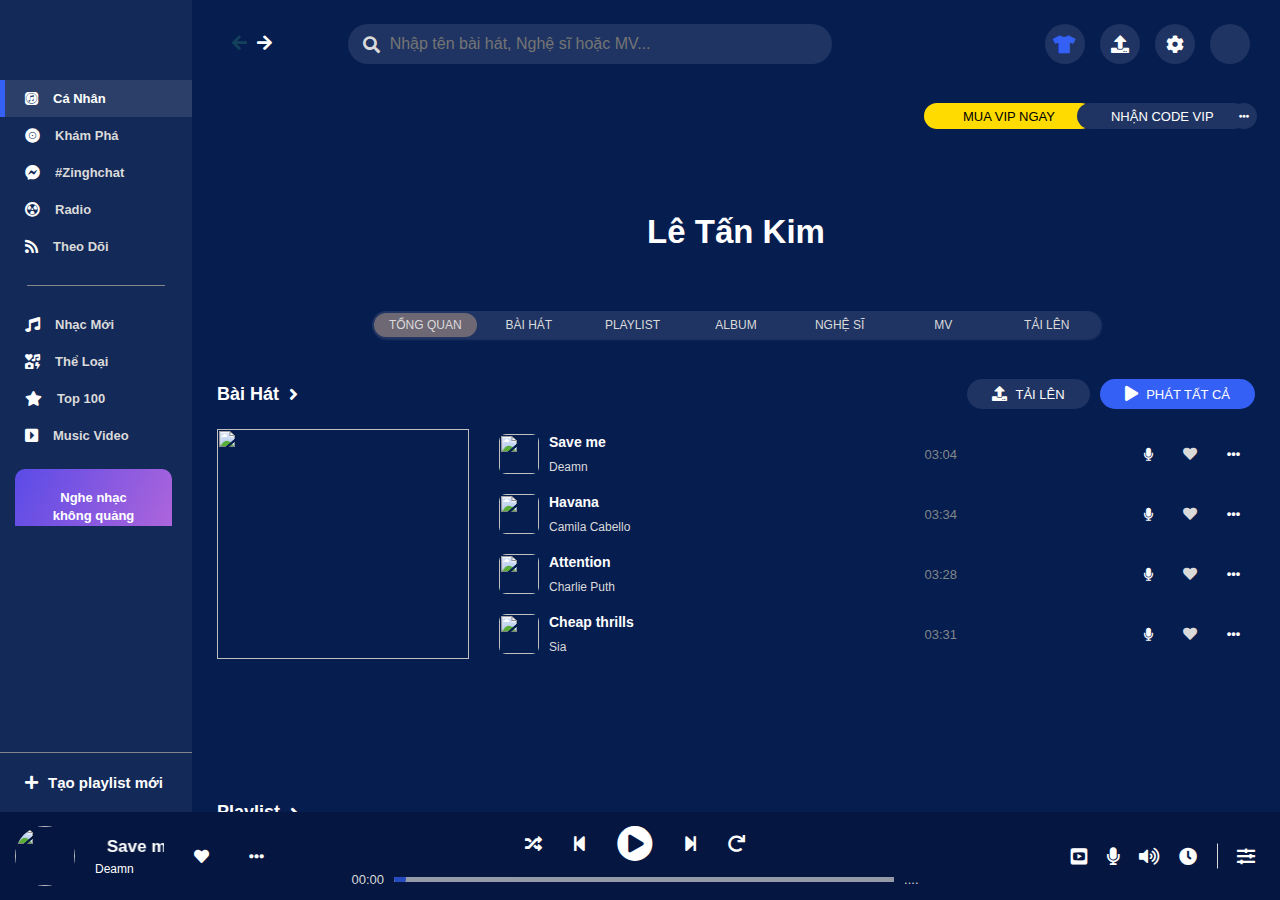
==== main-html/index.html @ 4cc5fb1d "first commit" ====
<!DOCTYPE html>
<html lang="en">
<head>
    <meta charset="UTF-8">
    <meta http-equiv="X-UA-Compatible" content="IE=edge">
    <meta name="viewport" content="width=device-width, initial-scale=1.0">
    <title>Zing MP3 | Nghe tải nhạc chất lượng cao</title>
    <link rel="stylesheet" href="../css/grid.css">
    <link rel="icon" type="image/png" sizes="16x16" href="https://icons.iconarchive.com/icons/amineworld/music-of-the-spheres/128/MP3-blue-icon.png">
    <link rel="stylesheet" href="../css/base.css">
    <link rel="stylesheet" href="../css/style-main.css">
    <link rel="stylesheet" href="../font/fontawesome-free-5.15.4-web/css/all.min.css">
    <link rel="stylesheet" href="../css/responsive.css">
</head>
<body>
    <div class="container-app">
        <div class="wrapper">
            <div class="main">
                <!-- main control -->
                <div class="nav-left hide-on-mobile menu-on-taplet">
                    <!-- logo -->
                    <div class="nav-logo">
                        <img src="https://static-zmp3.zadn.vn/zmp3_rpt/images/logo-mp3.svg" alt="">
                    </div>
                    <!-- navbar -->
                    <div class="nav-left-control">
                        <ul class="nav-control-list">
                            <li class="nav-control-item active">
                                <a href="#" class="nav-control-link">
                                    <i class="fab icon-nav_label icon_add_big fa-itunes"></i>
                                    <span class="nav-control-title">Cá Nhân</span>
                                </a>
                            </li>
                            <li class="nav-control-item">
                                <a href="#" class="nav-control-link">
                                    <i class="fas icon-nav_label fa-record-vinyl"></i>
                                    <span class="nav-control-title">Khám phá</span>
                                </a>
                            </li>
                            <li class="nav-control-item">
                                <a href="#" class="nav-control-link">
                                    <i class="fab icon-nav_label fa-facebook-messenger"></i>
                                    <span class="nav-control-title">#zinghchat</span>
                                </a>
                            </li>
                            <li class="nav-control-item">
                                <a href="#" class="nav-control-link">
                                    <i class="fas icon-nav_label fa-radiation-alt"></i>
                                    <span class="nav-control-title">Radio</span>
                                </a>
                            </li>
                            <li class="nav-control-item">
                                <a href="#" class="nav-control-link">
                                    <i class="fas icon-nav_label fa-rss"></i>
                                    <span class="nav-control-title">Theo Dõi</span>
                                </a>
                            </li>
                        </ul>
                    </div>
                    <div class="distance">

                    </div>
                    <!-- nav gener -->
                    <div class="nav-left-genre">
                        <ul class="nav-control-list">
                            <li class="nav-control-item nav-control-item-active">
                                <a href="#" class="nav-control-link">
                                    <i class="fas icon-nav_label fa-music"></i>
                                    <span class="nav-control-title">nhạc mới</span>
                                </a>
                            </li>
                            <li class="nav-control-item">
                                <a href="#" class="nav-control-link">
                                    <i class="fas icon-nav_label fa-icons"></i>
                                    <span class="nav-control-title">thể loại</span>
                                </a>
                            </li>
                            <li class="nav-control-item">
                                <a href="#" class="nav-control-link">
                                    <i class="fas icon-nav_label fa-star"></i>
                                    <span class="nav-control-title">Top 100</span>
                                </a>
                            </li>
                            <li class="nav-control-item">
                                <a href="#" class="nav-control-link">
                                    <i class="fas icon-nav_label icon_add_big fa-caret-square-right"></i>
                                    <span class="nav-control-title">music video</span>
                                </a>
                            </li>
                        </ul>
                        <div class="advertisement">
                            <div class="box-adver">
                                <sapn class="content">Nghe nhạc không quảng cáo cùng kho nhạc VIP</sapn>
                                <button class="btn btn-adver">MUA VIP</button>
                            </div>
                        </div>
                        <ul class="nav-control-list nav-control-list-library">
                            <div class="nav-header">
                                <h3 class="heading-title">
                                    Thư viện
                                </h3>
                                <div>
                                    <i class="fas fa-pen nav_label--sidebar_name--icon"></i>
                                </div>
                            </div>
                            <div>
                                <li class="nav-control-item">
                                    <a href="#" class="nav-control-link">
                                        <img src="https://zjs.zadn.vn/zmp3-desktop/releases/v1.0.13/static/media/my-song.cf0cb0b4.svg" alt="">
                                        <span class="nav-control-title">Bài hát</span>
                                    </a>
                                </li>
                                <li class="nav-control-item">
                                    <a href="#" class="nav-control-link">
                                        <img src="https://zjs.zadn.vn/zmp3-desktop/releases/v1.0.13/static/media/my-playlist.7e92a5f0.svg" alt="">
                                        <span class="nav-control-title">Playlist</span>
                                    </a>
                                </li>
                                <li class="nav-control-item">
                                    <a href="#" class="nav-control-link">
                                        <img src="https://zjs.zadn.vn/zmp3-desktop/releases/v1.0.13/static/media/my-history.374cb625.svg" alt="">
                                        <span class="nav-control-title">Gần đây</span>
                                    </a>
                                </li>
                            </div>
                        </ul>
                    </div>
                    <div class="create-playlist">
                        <i class="fas icon-nav_label fa-plus"></i>
                        <span class="playlist-title">Tạo playlist mới</span>
                    </div>
                </div>
                <!-- main music -->
                <div class="main-right">
                    <div class="wraper-main grid">
                        <div class="main-header row">
                            <div class="main-navigation col l-1 s-0 m-1 hide-on-mobile">
                                <div class="main-nav-row hide-on-tablet">
                                    <button class="main-nav-btn-control">
                                        <i class="fas fa-arrow-left"></i>
                                    </button>
                                    <button class="main-nav-btn-control active">
                                        <i class="fas fa-arrow-right"></i>
                                    </button>
                                </div>
                                <div class="btn-bars hide-on-laptop">
                                    <i class="fas fa-bars"></i>
                                </div>
                            </div>
                            <!-- input search -->
                            <div class="main-search col l-8 s-8 m-7">
                                <div class="wrap-search">
                                    <i class="hidden_on fas fa-search container_header--content_search--icon"></i>
                                    <input type="text" class="search-input" placeholder="Nhập tên bài hát, Nghệ sĩ hoặc MV...">
                                    <!-- history search -->
                                    <div class="history-search">
                                        <ul class="list-search">
                                            <li class="item-search">
                                                <i class="history-icon-search fas fa-search"></i>
                                                <span class="search-conttent">Havana</span>
                                            </li>
                                            <li class="item-search">
                                                <i class="history-icon-search fas fa-search"></i>
                                                <span class="search-conttent">We don't talk anymore</span>
                                            </li>
                                            <li class="item-search">
                                                <i class="history-icon-search fas fa-search"></i>
                                                <span class="search-conttent">Attention</span>
                                            </li>
                                            <li class="item-search">
                                                <i class="history-icon-search fas fa-search"></i>
                                                <span class="search-conttent">Shape of you</span>
                                            </li>
                                            <li class="item-search">
                                                <i class="history-icon-search fas fa-search"></i>
                                                <span class="search-conttent">Ok</span>
                                            </li>
                                        </ul>
                                    </div>
                                </div>
                            </div>
                            <div class="main-info-persional col l-3 s-4 m-4">
                                <ul class="main-info-list row">
                                    <li class="main-info-item">
                                        <span class="main-info-item-link">
                                            <i class="fas fa-tshirt"></i>
                                        </span>
                                    </li>
                                    <li class="main-info-item hide-on-mobile">
                                        <span class="main-info-item-link">
                                            <label for="upload-file" class = "upload-file">
                                                <i class="fas fa-upload"></i>
                                            </label>
                                            <input type="file" id="upload-file" class = "hide">
                                        </span>
                                    </li>
                                    <li class="main-info-item">
                                        <span class="main-info-item-link">
                                            <i class="fas fa-cog"></i>
                                        </span>
                                        <!-- settings -->
                                        <div class="settings">
                                            <ul class="list-settings">
                                                <li class="item-setting">
                                                    <i class="fas fa-ban"></i>
                                                    <span>Danh sách chặn</span>
                                                </li>
                                                <li class="item-setting">
                                                    <i class="fas fa-record-vinyl"></i>
                                                    <span>Chất lượng nhạc</span>
                                                </li>
                                                <li class="item-setting">
                                                    <i class="far fa-play-circle"></i>
                                                    <span>Trình phát nhạc</span>
                                                </li>
                                            </ul>
                                            <div class="mp3-company">
                                                <ul class="list-info-company">
                                                    <li class="item-info-company">
                                                        <span>Giới thiệu</span>
                                                    </li>
                                                    <li class="item-info-company">
                                                        <span>Gợi ý</span>
                                                        <i class="fas fa-external-link-alt"></i>
                                                    </li>
                                                    <li class="item-info-company">
                                                        <span>Liên hệ</span>
                                                        <i class="fas fa-external-link-alt"></i>
                                                    </li>
                                                    <li class="item-info-company">
                                                        <span>Quảng cáo</span>
                                                        <i class="fas fa-external-link-alt"></i>
                                                    </li>
                                                    <li class="item-info-company">
                                                        <span>Thỏa thuận sử dụng</span>
                                                        <i class="fas fa-external-link-alt"></i>
                                                    </li>
                                                </ul>
                                            </div>
                                        </div>
                                    </li>
                                    <li class="main-info-item header-avt" style="background-image: url('https://th.bing.com/th/id/OIP.cUUf67YH-hex_XPKWlnZ1QHaLF?pid=ImgDet&rs=1')">
                                        <span class="main-info-item-link">
                                            <!-- <i class="fas fa-tshirt"></i> -->
                                        </span>
                                    </li>
                                </ul>
                            </div>
                        </div>
                        <div class = "main-music">
                            <div class="music-wrap gird">
                                <div class="main-music-avt row hide-on-tablet">
                                    <div class="distance-top col l-4 m-4 hide-on-mobile"></div>
                                    <div class="main-music-avt-item col l-4 m-4 hide-on-mobile">
                                        <div class="main-music-avt-wrap">
                                            <div class="img-avt" style = "background-image: url('https://th.bing.com/th/id/OIP.cUUf67YH-hex_XPKWlnZ1QHaLF?pid=ImgDet&rs=1')"></div>
                                            <span class="main-music-name">Lê Tấn Kim</span>
                                        </div>
                                    </div>
                                    <div class="main-music-avt-item main-music-avt-item-inline m-4 col l-4 row s-12">
                                        <div class = "col l-5 s-6 m-6"><button class="btn btn-avt-buy">Mua Vip Ngay</button></div>
                                        <div class = "col l-5 s-6 m-6"><button class="btn btn-avt-received">Nhận code Vip</button></div>
                                        <div class="main-music-avt-item-more col l-2 s-0 m-0 hide-on-mobile">
                                            <span>
                                                <i class="fas fa-ellipsis-h"></i>
                                            </span>
                                        </div>
                                    </div>
                                </div>
                                <div class="avt-on-mobile hide-on-talet">
                                    <div class="main-music-avt-item col l-4">
                                        <div class="main-notice-error">
                                            <span>Trang web hiện tại chưa hoàn thiện, bạn vui lòng thông cảm!</span>
                                        </div>
                                    </div>
                                    <div class="avt hide-on-laptop">
                                        <div class="main-music-avt-wrap">
                                            <div class="img-avt" style = "background-image: url('https://th.bing.com/th/id/OIP.cUUf67YH-hex_XPKWlnZ1QHaLF?pid=ImgDet&rs=1')"></div>
                                            <span class="main-music-name">Lê Tấn Kim</span>
                                        </div>
                                    </div>
                                </div>
                                <!-- list control  -->
                                <div class="container_profile--head">
                                    <ul class="container_profile--head-list">
                                        <li class="container_profile--head-item active">Tổng quan</li>
                                        <li class="container_profile--head-item">Bài hát</li>
                                        <li class="container_profile--head-item">Playlist</li>
                                        <li class="container_profile--head-item">Album</li>
                                        <li class="container_profile--head-item hide-on-mobile">Nghệ sĩ</li>
                                        <li class="container_profile--head-item hide-on-mobile">MV</li>
                                        <li class="container_profile--head-item hide-on-mobile">Tải lên</li>
                                    </ul>
                                </div>
                                <!-- list music -->
                                <div class="musics grid active-show-interface">
                                    <div class="common-header row">
                                        <div class="common-title col l-6">
                                            <span class="common-title-content">Bài hát</span>
                                            <i class="fas fa-angle-right"></i>
                                        </div>
                                        <div class="add-and-play col l-6 hide-on-mobile">
                                            <div class="add-and-play-item">
                                                <label for="upload-file" class = "upload-file">
                                                    <i class="fas fa-upload container_profile_icon"></i>
                                                    <span class="container_profile-content">Tải lên</span>
                                                </label>
                                                <input type="file" id ="upload-file" class = "hide">
                                            </div>
                                            <div class="add-and-play-item add-and-play-music">
                                                <i class="fas fa-play container_profile_icon"></i>
                                                <span class="container_profile-content">Phát tất cả</span>
                                            </div>
                                        </div>
                                    </div>
                                    <div class="container-music row">
                                        <div class="music-pictures col l-3 s-0">
                                            <ul class="music-picture-list">
                                                <li class="music-picture-item">
                                                    <img src="" alt="" class = "img-desc">
                                                </li>
                                            </ul>
                                        </div>
                                        <div class="music-infor col l-9 s-12">
                                            <ul class="music-infor-list grid">
                                                <!-- <li class="music-infor-item active row">
                                                    <div class="infor-item-small-img col l-6">
                                                        <div class="small-img">
                                                            <img src="https://anhtuana2k422001.github.io/zingmp3/assets/img/image1.jpg" alt="">
                                                            <span class="small-pause">
                                                                <i class="fas fa-play container_profile_icon"></i>
                                                            </span>
                                                        </div>
                                                        <div class="singer-music">
                                                            <span class="music-name">Cưới đi</span>
                                                            <span class="singer-name">
                                                                <a href="">Massew, </a>
                                                                <a href="">Massew, </a>
                                                                <a href="">Massew</a>
                                                            </span>
                                                        </div>
                                                    </div>
                                                    <div class="infor-item-time col l-2">
                                                        <span class="infor-item-time-details">4:44</span>
                                                    </div>
                                                    <div class="infor-item-react col l-4">
                                                        <ul class="list-react">
                                                            <li class="react-item">
                                                                <i class="fas fa-microphone "></i>
                                                            </li>
                                                            <li class="react-item">
                                                                <i class="fas fa-heart "></i>
                                                            </li>
                                                            <li class="react-item">
                                                                <i class="fas fa-ellipsis-h"></i>
                                                            </li>
                                                        </ul>
                                                    </div>
                                                </li>
                                                <li class="music-infor-item row">
                                                    <div class="infor-item-small-img col l-6">
                                                        <div class="small-img">
                                                            <img src="https://anhtuana2k422001.github.io/zingmp3/assets/img/image1.jpg" alt="">
                                                            <span class="small-pause">
                                                                <i class="fas fa-play container_profile_icon"></i>
                                                            </span>
                                                        </div>
                                                        <div class="singer-music">
                                                            <span class="music-name">Cưới đi</span>
                                                            <span class="singer-name">
                                                                <a href="">Massew, </a>
                                                                <a href="">Massew, </a>
                                                                <a href="">Massew</a>
                                                            </span>
                                                        </div>
                                                    </div>
                                                    <div class="infor-item-time col l-2">
                                                        <span class="infor-item-time-details">4:44</span>
                                                    </div>
                                                    <div class="infor-item-react col l-4">
                                                        <ul class="list-react">
                                                            <li class="react-item">
                                                                <i class="fas fa-microphone "></i>
                                                            </li>
                                                            <li class="react-item">
                                                                <i class="fas fa-heart "></i>
                                                            </li>
                                                            <li class="react-item">
                                                                <i class="fas fa-ellipsis-h"></i>
                                                            </li>
                                                        </ul>
                                                    </div>
                                                </li>
                                                <li class="music-infor-item row">
                                                    <div class="infor-item-small-img col l-6">
                                                        <div class="small-img">
                                                            <img src="https://anhtuana2k422001.github.io/zingmp3/assets/img/image1.jpg" alt="">
                                                            <span class="small-pause">
                                                                <i class="fas fa-play container_profile_icon"></i>
                                                            </span>
                                                        </div>
                                                        <div class="singer-music">
                                                            <span class="music-name">Cưới đi</span>
                                                            <span class="singer-name">
                                                                <a href="">Massew, </a>
                                                                <a href="">Massew, </a>
                                                                <a href="">Massew</a>
                                                            </span>
                                                        </div>
                                                    </div>
                                                    <div class="infor-item-time col l-2">
                                                        <span class="infor-item-time-details">4:44</span>
                                                    </div>
                                                    <div class="infor-item-react col l-4">
                                                        <ul class="list-react">
                                                            <li class="react-item">
                                                                <i class="fas fa-microphone "></i>
                                                            </li>
                                                            <li class="react-item">
                                                                <i class="fas fa-heart "></i>
                                                            </li>
                                                            <li class="react-item">
                                                                <i class="fas fa-ellipsis-h"></i>
                                                            </li>
                                                        </ul>
                                                    </div>
                                                </li>
                                                <li class="music-infor-item row">
                                                    <div class="infor-item-small-img col l-6">
                                                        <div class="small-img">
                                                            <img src="https://anhtuana2k422001.github.io/zingmp3/assets/img/image1.jpg" alt="">
                                                            <span class="small-pause">
                                                                <i class="fas fa-play container_profile_icon"></i>
                                                            </span>
                                                        </div>
                                                        <div class="singer-music">
                                                            <span class="music-name">Cưới đi</span>
                                                            <span class="singer-name">
                                                                <a href="">Massew, </a>
                                                                <a href="">Massew, </a>
                                                                <a href="">Massew</a>
                                                            </span>
                                                        </div>
                                                    </div>
                                                    <div class="infor-item-time col l-2">
                                                        <span class="infor-item-time-details">4:44</span>
                                                    </div>
                                                    <div class="infor-item-react col l-4">
                                                        <ul class="list-react">
                                                            <li class="react-item">
                                                                <i class="fas fa-microphone "></i>
                                                            </li>
                                                            <li class="react-item">
                                                                <i class="fas fa-heart "></i>
                                                            </li>
                                                            <li class="react-item">
                                                                <i class="fas fa-ellipsis-h"></i>
                                                            </li>
                                                        </ul>
                                                    </div>
                                                </li>
                                                <li class="music-infor-item row">
                                                    <div class="infor-item-small-img col l-6">
                                                        <div class="small-img">
                                                            <img src="https://anhtuana2k422001.github.io/zingmp3/assets/img/image1.jpg" alt="">
                                                            <span class="small-pause">
                                                                <i class="fas fa-play container_profile_icon"></i>
                                                            </span>
                                                        </div>
                                                        <div class="singer-music">
                                                            <span class="music-name">Cưới đi</span>
                                                            <span class="singer-name">
                                                                <a href="">Massew, </a>
                                                                <a href="">Massew, </a>
                                                                <a href="">Massew</a>
                                                            </span>
                                                        </div>
                                                    </div>
                                                    <div class="infor-item-time col l-2">
                                                        <span class="infor-item-time-details">4:44</span>
                                                    </div>
                                                    <div class="infor-item-react col l-4">
                                                        <ul class="list-react">
                                                            <li class="react-item">
                                                                <i class="fas fa-microphone "></i>
                                                            </li>
                                                            <li class="react-item">
                                                                <i class="fas fa-heart "></i>
                                                            </li>
                                                            <li class="react-item">
                                                                <i class="fas fa-ellipsis-h"></i>
                                                            </li>
                                                        </ul>
                                                    </div>
                                                </li> -->
                                            </ul>
                                        </div>
                                    </div>
                                </div>
                                <!-- playlist -->
                                <div class="container-playlist grid active-show-interface">
                                    <div class="common-header">
                                        <div class="common-title">
                                            <span class="common-title-content">Playlist</span>
                                            <i class="fas fa-angle-right"></i>
                                        </div>
                                    </div>
                                    <div class="wrapper-playlist row">
                                        <div class="btn-add-playlist col l-2-5 s-5">
                                            <i class="fas icon-nav_label fa-plus"></i>
                                            <span class="btn-add-playlist-content">Tạo playlist mới</span>
                                        </div>
                                        <div class="added-playlist col l-2-5 s-6">
                                            <div class="playlists-more-listen">
                                                <div class="background-playlist-album">
                                                    <div class="overplay-playlist-album"></div>
                                                    <img src="https://photo-resize-zmp3.zadn.vn/w240_r1x1_jpeg/cover/1/2/1/f/121fde6fe3898bc64cf04b716ddbe590.jpg" alt="">
                                                    <div class="btn-hiden">
                                                        <div class = "shadow">
                                                            <span class = "icon-hiden-control shadow-behind">
                                                                <i class="fas fa-heart active"></i>
                                                            </span>
                                                        </div>
                                                        <div>
                                                            <span class = "icon-hiden-control">
                                                                <i class="far fa-play-circle"></i>
                                                            </span>
                                                        </div>
                                                        <div class = "shadow">
                                                            <span class = "icon-hiden-control shadow-behind">
                                                                <i class="fas fa-ellipsis-h"></i>
                                                            </span>
                                                        </div>
                                                    </div>
                                                </div>
                                                <div class="playlists-more-listen-content">
                                                    <span class="name-playlist">Lê Tấn Kim _ 03</span>
                                                    <span class="source-playlist">Zing Mp3</span>
                                                </div>
                                            </div>
                                        </div>
                                    </div>
                                </div>
                                <!-- album -->
                                <div class="container-album grid active-show-interface">
                                    <div class="common-header">
                                        <div class="common-title">
                                            <span class="common-title-content">Album</span>
                                            <i class="fas fa-angle-right"></i>
                                        </div>
                                    </div>
                                    <div class="wrapper-album grid">
                                        <div class="albums row">
                                            <div class="added-album col l-3 s-6 m-4">
                                                <div class="playlists-more-listen">
                                                    <div class="background-playlist-album">
                                                        <div class="overplay-playlist-album"></div>
                                                        <img src="https://i.ytimg.com/vi/ElLRQwiyBIs/maxresdefault.jpg" alt="">
                                                        <div class="btn-hiden">
                                                            <div class = "shadow">
                                                                <span class = "icon-hiden-control shadow-behind">
                                                                    <i class="fas fa-heart active"></i>
                                                                </span>
                                                            </div>
                                                            <div>
                                                                <span class = "icon-hiden-control">
                                                                    <i class="far fa-play-circle"></i>
                                                                </span>
                                                            </div>
                                                            <div class = "shadow">
                                                                <span class = "icon-hiden-control shadow-behind">
                                                                    <i class="fas fa-ellipsis-h"></i>
                                                                </span>
                                                            </div>
                                                        </div>
                                                    </div>
                                                    <div class="playlists-more-listen-content">
                                                        <span class="name-playlist">Lê Tấn Kim _ 03</span>
                                                        <span class="source-playlist">Zing Mp3</span>
                                                    </div>
                                                </div>
                                            </div>
                                            <div class="added-album col l-3 s-6 m-4">
                                                <div class="playlists-more-listen">
                                                    <div class="background-playlist-album">
                                                        <div class="overplay-playlist-album"></div>
                                                        <img src="https://i.ytimg.com/vi/MQEiz52EIFQ/hqdefault.jpg" alt="">
                                                        <div class="btn-hiden">
                                                            <div class = "shadow">
                                                                <span class = "icon-hiden-control shadow-behind">
                                                                    <i class="fas fa-heart active"></i>
                                                                </span>
                                                            </div>
                                                            <div>
                                                                <span class = "icon-hiden-control">
                                                                    <i class="far fa-play-circle"></i>
                                                                </span>
                                                            </div>
                                                            <div class = "shadow">
                                                                <span class = "icon-hiden-control shadow-behind">
                                                                    <i class="fas fa-ellipsis-h"></i>
                                                                </span>
                                                            </div>
                                                        </div>
                                                    </div>
                                                    <div class="playlists-more-listen-content">
                                                        <span class="name-playlist">Lê Tấn Kim _ 03</span>
                                                        <span class="source-playlist">Zing Mp3</span>
                                                    </div>
                                                </div>
                                            </div>
                                            <div class="added-album col l-3 s-6 m-4">
                                                <div class="playlists-more-listen">
                                                    <div class="background-playlist-album">
                                                        <div class="overplay-playlist-album"></div>
                                                        <img src="https://i.ytimg.com/vi/g6BbYyMUOpY/maxresdefault.jpg" alt="">
                                                        <div class="btn-hiden">
                                                            <div class = "shadow">
                                                                <span class = "icon-hiden-control shadow-behind">
                                                                    <i class="fas fa-heart active"></i>
                                                                </span>
                                                            </div>
                                                            <div>
                                                                <span class = "icon-hiden-control">
                                                                    <i class="far fa-play-circle"></i>
                                                                </span>
                                                            </div>
                                                            <div class = "shadow">
                                                                <span class = "icon-hiden-control shadow-behind">
                                                                    <i class="fas fa-ellipsis-h"></i>
                                                                </span>
                                                            </div>
                                                        </div>
                                                    </div>
                                                    <div class="playlists-more-listen-content">
                                                        <span class="name-playlist">Lê Tấn Kim _ 03</span>
                                                        <span class="source-playlist">Zing Mp3</span>
                                                    </div>
                                                </div>
                                            </div>
                                            <div class="added-album col l-3 s-6 m-4">
                                                <div class="playlists-more-listen">
                                                    <div class="background-playlist-album">
                                                        <div class="overplay-playlist-album"></div>
                                                        <img src="https://i.ytimg.com/vi/2Ng5o-8YleM/maxresdefault.jpg" alt="">
                                                        <div class="btn-hiden">
                                                            <div class = "shadow">
                                                                <span class = "icon-hiden-control shadow-behind">
                                                                    <i class="fas fa-heart active"></i>
                                                                </span>
                                                            </div>
                                                            <div>
                                                                <span class = "icon-hiden-control">
                                                                    <i class="far fa-play-circle"></i>
                                                                </span>
                                                            </div>
                                                            <div class = "shadow">
                                                                <span class = "icon-hiden-control shadow-behind">
                                                                    <i class="fas fa-ellipsis-h"></i>
                                                                </span>
                                                            </div>
                                                        </div>
                                                    </div>
                                                    <div class="playlists-more-listen-content">
                                                        <span class="name-playlist">Lê Tấn Kim _ 03</span>
                                                        <span class="source-playlist">Zing Mp3</span>
                                                    </div>
                                                </div>
                                            </div>
                                            <div class="added-album col l-3 s-6 m-4">
                                                <div class="playlists-more-listen">
                                                    <div class="background-playlist-album">
                                                        <div class="overplay-playlist-album"></div>
                                                        <img src="https://i.ytimg.com/vi/KUp1f0irngg/maxresdefault.jpg" alt="">
                                                        <div class="btn-hiden">
                                                            <div class = "shadow">
                                                                <span class = "icon-hiden-control shadow-behind">
                                                                    <i class="fas fa-heart active"></i>
                                                                </span>
                                                            </div>
                                                            <div>
                                                                <span class = "icon-hiden-control">
                                                                    <i class="far fa-play-circle"></i>
                                                                </span>
                                                            </div>
                                                            <div class = "shadow">
                                                                <span class = "icon-hiden-control shadow-behind">
                                                                    <i class="fas fa-ellipsis-h"></i>
                                                                </span>
                                                            </div>
                                                        </div>
                                                    </div>
                                                    <div class="playlists-more-listen-content">
                                                        <span class="name-playlist">Lê Tấn Kim _ 03</span>
                                                        <span class="source-playlist">Zing Mp3</span>
                                                    </div>
                                                </div>
                                            </div>
                                            <div class="added-album col l-3 s-6 m-4">
                                                <div class="playlists-more-listen">
                                                    <div class="background-playlist-album">
                                                        <div class="overplay-playlist-album"></div>
                                                        <img src="https://lzd-img-global.slatic.net/g/p/3d0ec11d452f84a248bdba3d9b7f728f.jpg_720x720q80.jpg_.webp" alt="">
                                                        <div class="btn-hiden">
                                                            <div class = "shadow">
                                                                <span class = "icon-hiden-control shadow-behind">
                                                                    <i class="fas fa-heart active"></i>
                                                                </span>
                                                            </div>
                                                            <div>
                                                                <span class = "icon-hiden-control">
                                                                    <i class="far fa-play-circle"></i>
                                                                </span>
                                                            </div>
                                                            <div class = "shadow">
                                                                <span class = "icon-hiden-control shadow-behind">
                                                                    <i class="fas fa-ellipsis-h"></i>
                                                                </span>
                                                            </div>
                                                        </div>
                                                    </div>
                                                    <div class="playlists-more-listen-content">
                                                        <span class="name-playlist">Lê Tấn Kim _ 03</span>
                                                        <span class="source-playlist">Zing Mp3</span>
                                                    </div>
                                                </div>
                                            </div>
                                            <div class="added-album col l-3 s-6 m-4">
                                                <div class="playlists-more-listen">
                                                    <div class="background-playlist-album">
                                                        <div class="overplay-playlist-album"></div>
                                                        <img src="https://photo-resize-zmp3.zmdcdn.me/w240_r1x1_jpeg/covers/2/5/25b49d295be8f15021498c7bce76d8a6_1392265597.jpg" alt="">
                                                        <div class="btn-hiden">
                                                            <div class = "shadow">
                                                                <span class = "icon-hiden-control shadow-behind">
                                                                    <i class="fas fa-heart active"></i>
                                                                </span>
                                                            </div>
                                                            <div>
                                                                <span class = "icon-hiden-control">
                                                                    <i class="far fa-play-circle"></i>
                                                                </span>
                                                            </div>
                                                            <div class = "shadow">
                                                                <span class = "icon-hiden-control shadow-behind">
                                                                    <i class="fas fa-ellipsis-h"></i>
                                                                </span>
                                                            </div>
                                                        </div>
                                                    </div>
                                                    <div class="playlists-more-listen-content">
                                                        <span class="name-playlist">Lê Tấn Kim _ 03</span>
                                                        <span class="source-playlist">Zing Mp3</span>
                                                    </div>
                                                </div>
                                            </div>
                                            <div class="added-album col l-3 s-6 m-4">
                                                <div class="playlists-more-listen">
                                                    <div class="background-playlist-album">
                                                        <div class="overplay-playlist-album"></div>
                                                        <img src="https://encrypted-tbn0.gstatic.com/images?q=tbn:ANd9GcRLFGGN5_r3zETSM5XIITD2odIkE3P47WhOAQ&usqp=CAU" alt="">
                                                        <div class="btn-hiden">
                                                            <div class = "shadow">
                                                                <span class = "icon-hiden-control shadow-behind">
                                                                    <i class="fas fa-heart active"></i>
                                                                </span>
                                                            </div>
                                                            <div>
                                                                <span class = "icon-hiden-control">
                                                                    <i class="far fa-play-circle"></i>
                                                                </span>
                                                            </div>
                                                            <div class = "shadow">
                                                                <span class = "icon-hiden-control shadow-behind">
                                                                    <i class="fas fa-ellipsis-h"></i>
                                                                </span>
                                                            </div>
                                                        </div>
                                                    </div>
                                                    <div class="playlists-more-listen-content">
                                                        <span class="name-playlist">Lê Tấn Kim _ 03</span>
                                                        <span class="source-playlist">Zing Mp3</span>
                                                    </div>
                                                </div>
                                            </div>
                                        </div>
                                    </div>
                                </div>
                                <!-- non-notice -->
                                <div class="page-notice-non">
                                    <div class="title-page-notice">
                                        <img src="https://zjs.zadn.vn/zmp3-desktop/releases/v1.3.1/static/media/video-icon.09654360.svg" alt="">
                                        <span>Chưa có thông tin nào trong thư viện</span>
                                    </div>
                                </div>
                                <!-- page are updating -->
                            </div>
                            <div class="page-update">
                                <div class="title-update">
                                    <h3>Trang web đang trong quá trình hoàn thiện những chức năng này.</h3>
                                    <span>Vui lòng chỉ sử dụng những chức năng khác.</span>
                                </div>
                            </div>
                        </div>
                    </div>
                </div>
            </div>
            <!-- musics are playing -->
            <div class="playing-music grid">
                <div class="container-playing-music row">
                    <div class="info-music-playing col l-3 s-8 m-3">
                        <!-- btn colose window -->
                        <div class="close hide hide-on-laptop">
                            <i class="fas fa-angle-down"></i>
                        </div>
                        <!-- btn see more function -->
                        <div class="btn-more hide hide-on-laptop">
                            <i class="fas fa-ellipsis-h"></i>
                        </div>
                        <!-- overplay -->
                        <div class="overlay hide-on-laptop">

                        </div>
                        <!-- handle funtions -->
                        <div class="window-function hide-on-laptop">
                            <div class="function-main">
                                <div class="function-system">
                                    <ul class="list-funtions">
                                        <li class="item-funtion btn-set-time">
                                            <i class="icon-funtion fas fa-clock"></i>
                                            <span class = "title-funtion">Hẹn Giờ</span>
                                        </li>
                                        <li class="item-funtion">
                                            <i class="icon-funtion fas fa-sliders-h"></i>
                                            <span class = "title-funtion">Equalizer</span>
                                        </li>
                                        <li class="item-funtion">
                                            <i class="icon-funtion fas fa-external-link-alt"></i>
                                            <span class = "title-funtion">Floating lyrics</span>
                                        </li>
                                    </ul>
                                </div>
                                <div class="infor-music">
                                    <ul class="list-infor">
                                        <li class="img-this-music">
                                            <img src="	https://avatar-ex-swe.nixcdn.com/song/2017/06/02/7/d/e/9/1496386230312_640.jpg" alt="">
                                        </li>
                                        <li class="name-music-singer">
                                            <span class="name-this-music">Havana</span>
                                            <span class="name-this-singer">Havana</span>
                                        </li>
                                    </ul>
                                </div>
                                <div class="functions-more">
                                    <ul class="list-functions-more">
                                        <li class="item-function-more">
                                            <i class="far fa-heart"></i>
                                            <span class="item-function-more-title">Thêm vào thư viện</span>
                                        </li>
                                        <li class="item-function-more">
                                            <i class="fas fa-sliders-h"></i>
                                            <span class="item-function-more-title">Thêm vào playlist</span>
                                        </li>
                                        <li class="item-function-more">
                                            <i class="far fa-play-circle"></i>
                                            <span class="item-function-more-title">Mở radio của bài hát</span>
                                        </li>
                                        <li class="item-function-more">
                                            <i class="fas fa-microphone"></i>
                                            <span class="item-function-more-title">Hát karaoke</span>
                                        </li>
                                        <li class="item-function-more">
                                            <i class="fab fa-itunes"></i>
                                            <span class="item-function-more-title">Cài làm nhạc chuông</span>
                                        </li>

                                    </ul>
                                </div>
                            </div>
                        </div>
                        <div class="img-music-playing">
                            <img src="	https://anhtuana2k422001.github.io/zingmp3/assets/img/image1.jpg" alt="">
                        </div>
                        <div class="conttent-music-playing">
                            <marquee class="name-music-playing">Cưới đi</marquee>
                            <span class="singer-music-playing">Massew</span>
                        </div>
                        <div class="react-music-playing hide-on-mobile hide-all hide-on-tablet">
                            <div class="shadow">
                                <span class="heart-music-playing shadow-behind"><i class="fas fa-heart"></i></span>
                            </div>
                            <div class="shadow">
                                <span class="system-music-playing shadow-behind"><i class="fas fa-ellipsis-h"></i></span>
                            </div>
                        </div>
                        <audio src="" id = "audio-play"></audio>
                    </div>
                    <div class="btn-control-playing col l-6 s-4 m-7">
                        <div class="control-players">
                            <ul class="list-players">
                                <div class = "shadow"><li class="item-player shadow-behind hide-on-mobile"><i class="fas fa-random"></i></li></div>
                                <div class = "shadow"><li class="item-player shadow-behind"><i class="fas fa-step-backward"></i></li></div>
                                <li class="item-player item-btn-playing">
                                    <i class="far fa-play-circle active"></i>
                                    <i class="far fa-pause-circle"></i>
                                </li>
                                <div class = "shadow"><li class="item-player shadow-behind"><i class="fas fa-step-forward"></i></li></div>
                                <div class = "shadow"><li class="item-player shadow-behind hide-on-mobile"><i class="fas fa-redo"></i></li></div>
                            </ul>
                        </div>
                        <div class="control-times">
                            <span class=" control-time control-time-start hide-on-mobile"></span>
                            <input type="range" value="1" step="1" min="1" max="100" class="total-time-control">
                            <span class=" control-time control-time-end hide-on-mobile"></span>
                        </div>
                    </div>
                    <div class="btn-control-system-playing col l-3 s-3 m-2">
                        <ul class="list-btn-system-playing">
                            <li class="item-btn-system-playing hide-on-mobile hide-on-tablet">
                                <i class="fab fa-youtube-square"></i>
                            </li>
                            <li class="item-btn-system-playing hide-on-mobile">
                                <i class="fas fa-microphone"></i>
                            </li>
                            <li class="item-btn-system-playing volume-wrap hide-on-mobile">
                                <i class="fas fa-volume-up"></i>
                                <input class = "volume"type="range" value="100" step = "1" min="0" max="100">
                            </li>
                            <li class="item-btn-system-playing time-wrap hide-on-mobile">
                                <i class="fas fa-clock hide-all hide-on-tablet"></i>
                                <input type="text" class = "time-up" placeholder = "Hẹn giờ muốn tắt">
                                <!-- pop up set time pause music -->
                                <div class="pop-up-set-time hide-on-laptop">
                                    <div class="container-set-time">
                                        <h3 class="title-set-time">Hẹn giờ tắt</h3>
                                        <ul class="list-time-choose">
                                            <li class="time-item-choose">15 phút</li>
                                            <li class="time-item-choose">30 phút</li>
                                            <li class="time-item-choose">45 phút</li>
                                            <li class="time-item-choose">60 phút</li>
                                            <input type="text" class="set-time" placeholder = "Tùy chọn khác">
                                        </ul>
                                    </div>
                                </div>
                            </li>
                            <li class="item-btn-system-playing system-distance hide-on-mobile">
                                <span></span>
                            </li>
                            <li class="item-btn-system-playing hide-on-mobile">
                                <i class="fas fa-sliders-h"></i>
                            </li>
                        </ul>
                    </div>
                </div>
            </div>
            <!-- btn control on mobile -->
            <div class="wrapper-btn-control-mobile hide-on-laptop hide-on-tablet">
                <div class="container-btn-control-mobile grid">
                    <ul class="btn-control-mobile-list row">
                        <li class="btn-control-mobile-item active col s-2-5">
                            <i class="fab icon_add_big fa-itunes"></i>
                            <span class="control-mobile-content">Cá nhân</span>
                        </li>
                        <li class="btn-control-mobile-item col s-2-5">
                            <i class="fas fa-record-vinyl"></i>
                            <span class="control-mobile-content">Khám phá</span>
                        </li>
                        <li class="btn-control-mobile-item col s-2-5">
                            <i class="fab fa-facebook-messenger"></i>
                            <span class="control-mobile-content">#zingchat</span>
                        </li>
                        <li class="btn-control-mobile-item col s-2-5">
                            <i class="fas fa-radiation-alt"></i>
                            <span class="control-mobile-content">Radio</span>
                        </li>
                        <li class="btn-control-mobile-item col s-2-5">
                            <i class="fas fa-rss"></i>
                            <span class="control-mobile-content">Theo dõi</span>
                        </li>
                    </ul>
                </div>
            </div>
        </div>
    </div>
</body>
<script src="../javascript/app.js"></script>
<script src="../javascript/render-music.js"></script>
<script src="../javascript/main.js"></script>
</html>
---- css/grid.css ----
.grid {
    width: 100%;
    display: block;
    padding: 0px;
}

.grid.wide {
    max-width: 1200px;
    margin: 0px auto;
}

.row {
    display: flex;
    flex-wrap: wrap;
    margin-left: -4px;
    margin-right: -4px;
}
.row.no-gutters {
    margin-left: 0;
    margin-right: 0;
}
.col {
    padding-left: 4px;
    padding-right: 4px;
}
/* không có padding giữa các phần tử */
.row.no-gutters .col {
    padding-left: 0;
    padding-right: 0;
}
/* mobile------------small */
.s-0 {
    display: none;
}
.s-1 {
    flex: 0 0 8.33333%;
    max-width: 8.33333%; 
}
.s-2 {
    flex: 0 0 16.66667%;
    max-width: 16.66667%; 
}
.s-3 {
    flex: 0 0 25%;
    max-width: 25%; 
}
.s-4 {
    flex: 0 0 33.33333%;
    max-width: 33.33333%; 
}
.s-5 {
    flex: 0 0 41.66667%;
    max-width: 41.66667%; 
}
.s-6 {
    flex: 0 0 50%;
    max-width: 50%; 
}
.s-7 {
    flex: 0 0 58.33333%;
    max-width: 58.33333%; 
}
.s-8 {
    flex: 0 0 66.66667%;
    max-width: 66.66667%; 
}
.s-9 {
    flex: 0 0 75%;
    max-width: 75%; 
}
.s-10 {
    flex: 0 0 83.33333%;
    max-width: 83.33333%; 
}
.s-11 {
    flex: 0 0 91.66667%;
    max-width: 91.66667%; 
}
.s-12 {
    flex: 0 0 100%;
    max-width: 100%; 
}

/* can chinh phan tu mobile--------small-ofset-- */
.s-o-1 {
    margin-left: 8.33333%; 
}
.s-o-2 {
    margin-left: 16.66667%; 
}
.s-2-5 {
    flex: 0 0 20%;
    max-width: 20%;
 }
.s-o-3 {
    margin-left: 25%; 
}
.s-o-4 {
    margin-left: 33.33333%; 
}
.s-o-5 {
    margin-left: 41.66667%; 
}
.s-o-6 {
    margin-left: 50%; 
}
.s-o-7 {
    margin-left: 58.33333%; 
}
.s-o-8 {
    margin-left: 66.66667%; 
}
.s-o-9 {
    margin-left: 75%; 
}
.s-o-10 {
    margin-left: 83.33333%; 
}
.s-o-11 {
    margin-left: 91.66667%; 
}

/* tablet- pc phân giải thấp */
@media (min-width: 740px) and (max-width: 1023px) {
    .wide {
        width: 644px;
    }
}
/* > tablet */
@media (min-width: 740px) {
    .row {
        margin-left: -8px;
        margin-right: -8px;
    }
    .col {
        padding-left: 8px;
        padding-right: 8px;
    }
    /* medium---------tablet */
    .m-1,
    .m-2,
    .m-3,
    .m-4,
    .m-5,
    .m-6,
    .m-7,
    .m-8,
    .m-9,
    .m-10,
    .m-11,
    .m-12 {
        display: block;
    }
    .m-0 {
        display: none;
    }
    .m-1 {
        flex: 0 0 8.33333%;
        max-width: 8.33333%; 
    }
    .m-2 {
        flex: 0 0 16.66667%;
        max-width: 16.66667%; 
    }
    .m-2-5 {
        flex: 0 0 20%;
        max-width: 20%;
     }
    .m-3 {
        flex: 0 0 25%;
        max-width: 25%; ;
    }
    .m-4 {
        flex: 0 0 33.33333%;
        max-width: 33.33333%; 
    }
    .m-5 {
        flex: 0 0 41.66667%;
        max-width: 41.66667%; 
    }
    .m-6 {
        flex: 0 0 50%;
        max-width: 50%; 
    }
    .m-7 {
        flex: 0 0 58.33333%;
        max-width: 58.33333%; 
    }
    .m-8 {
        flex: 0 0 66.66667%;
        max-width: 66.66667%; 
    }
    .m-9 {
        flex: 0 0 75%;
        max-width: 75%; 
    }
    .m-10 {
        flex: 0 0 83.33333%;
        max-width: 83.33333%; 
    }
    .m-11 {
        flex: 0 0 91.66667%;
        max-width: 91.66667%; 
    }
    .m-12 {
        flex: 0 0 100%;
        max-width: 100%; 
    }
    /* can chinh phan tu tablet------medium-ofset------ */
    .m-o-1 {
        margin-left: 8.33333%; 
    }
    .m-o-2 {
        margin-left: 16.66667%; 
    }
    .m-o-3 {
        margin-left: 25%; 
    }
    .m-o-4 {
        margin-left: 33.33333%; 
    }
    .m-o-5 {
        margin-left: 41.66667%; 
    }
    .m-o-6 {
        margin-left: 50%; 
    }
    .m-o-7 {
        margin-left: 58.33333%; 
    }
    .m-o-8 {
        margin-left: 66.66667%; 
    }
    .m-o-9 {
        margin-left: 75%; 
    }
    .m-o-10 {
        margin-left: 83.33333%; 
    }
    .m-o-11 {
        margin-left: 91.66667%; 
    }
}
@media (min-width: 1113px) {
    .row {
        margin-left: -5px;
        margin-right: -5px;
    }
    .col {
        padding-left: 5px;
        padding-right: 5px;
    }
    /* -----large--------pc */
    .l-1,
    .l-2,
    .l-2-5,
    .l-3,
    .l-4,
    .l-5,
    .l-6,
    .l-7,
    .l-8,
    .l-9,
    .l-10,
    .l-11,
    .l-12 {
        display: block;
    }
    .l-0 {
        display: none;
    }
    .l-1 {
        flex: 0 0 8.33333%;
        max-width: 8.33333%; 
    }
    .l-2 {
        flex: 0 0 16.66667%;
        max-width: 16.66667%; 
    }
    .l-2-5 {
       flex: 0 0 20%;
       max-width: 20%;
    }
    .l-3 {
        flex: 0 0 25%;
        max-width: 25%; 
    }
    .l-4 {
        flex: 0 0 33.33333%;
        max-width: 33.33333%; 
    }
    .l-5 {
        flex: 0 0 41.66667%;
        max-width: 41.66667%; 
    }
    .l-6 {
        flex: 0 0 50%;
        max-width: 50%; ;
    }
    .l-7 {
        flex: 0 0 58.33333%;
        max-width: 58.33333%; 
    }
    .l-8 {
        flex: 0 0 66.66667%;
        max-width: 66.66667%; 
    }
    .l-9 {
        flex: 0 0 75%;
        max-width: 75%; 
    }
    .l-10 {
        flex: 0 0 83.33333%;
        max-width: 83.33333%; 
    }
    .l-11 {
        flex: 0 0 91.66667%;
        max-width: 91.66667%; 
    }
    .l-12 {
        flex: 0 0 100%;
        max-width: 100%; 
    }
    /* can chinh phan tu pc-------large-ofset */
    .l-o-1 {
        margin-left: 8.33333%; 
    }
    .l-o-2 {
        margin-left: 16.66667%; 
    }
    .l-o-3 {
        margin-left: 25%; 
    }
    .l-o-4 {
        margin-left: 33.33333%; 
    }
    .l-o-5 {
        margin-left: 41.66667%; 
    }
    .l-o-6 {
        margin-left: 50%; 
    }
    .l-o-7 {
        margin-left: 58.33333%; 
    }
    .l-o-8 {
        margin-left: 66.66667%; 
    }
    .l-o-9 {
        margin-left: 75%; 
    }
    .l-o-10 {
        margin-left: 83.33333%; 
    }
    .l-o-11 {
        margin-left: 91.66667%; 
    }
}
/* > pc phan giai thap */
@media (min-width: 1024px) and (max-width: 1239px) {
    .wide {
        width: 984px;
    }

    .row {
        margin-left: -12px;
        margin-right: -12px;
    }

    .wide .col {
        padding-left: 12px;
        padding-right: 12px;
    }
    .wide .l-1,
    .wide .l-2,
    .wide .l-2-5,
    .wide .l-3,
    .wide .l-4,
    .wide .l-5,
    .wide .l-6,
    .wide .l-7,
    .wide .l-8,
    .wide .l-9,
    .wide .l-10,
    .wide .l-11,
    .wide .l-12 {
        display: block;
    }
    .wide .l-0 {
        display: none;
    }
    .wide .l-1 {
        flex: 0 0 8.33333%;
        max-width: 8.33333%; 
    }
    .wide .l-2 {
        flex: 0 0 16.66667%;
        max-width: 16.66667%; 
    }
    .wide .l-2-5 {
        flex: 0 0 20%;
        max-width: 20%; 
    }
    .wide .l-3 {
        flex: 0 0 25%;
        max-width: 25%; 
    }
    .wide .l-4 {
        flex: 0 0 33.33333%;
        max-width: 33.33333%; 
    }
    .wide .l-5 {
        flex: 0 0 41.66667%;
        max-width: 41.66667%; 
    }
    .wide .l-6 {
        flex: 0 0 50%;
        max-width: 50%; ;
    }
    .wide .l-7 {
        flex: 0 0 58.33333%;
        max-width: 58.33333%; 
    }
    .wide .l-8 {
        flex: 0 0 66.66667%;
        max-width: 66.66667%; 
    }
    .wide .l-9 {
        flex: 0 0 75%;
        max-width: 75%; 
    }
    .wide .l-10 {
        flex: 0 0 83.33333%;
        max-width: 83.33333%; 
    }
    .wide .l-11 {
        flex: 0 0 91.66667%;
        max-width: 91.66667%; 
    }
    .wide .l-12 {
        flex: 0 0 100%;
        max-width: 100%; 
    }
    /* can chinh phan tu > pc */
    .wide .l-o-1 {
        margin-left: 8.33333%; 
    }
    .wide .l-o-2 {
        margin-left: 16.66667%; 
    }
    .wide .l-o-3 {
        margin-left: 25%; 
    }
    .wide .l-o-4 {
        margin-left: 33.33333%; 
    }
    .wide .l-o-5 {
        margin-left: 41.66667%; 
    }
    .wide .l-o-6 {
        margin-left: 50%; 
    }
    .wide .l-o-7 {
        margin-left: 58.33333%; 
    }
    .wide .l-o-8 {
        margin-left: 66.66667%; 
    }
    .wide .l-o-9 {
        margin-left: 75%; 
    }
    .wide .l-o-10 {
        margin-left: 83.33333%; 
    }
    .wide .l-o-11 {
        margin-left: 91.66667%; 
    }
}
---- css/base.css ----
/* header main */
.common-header {
    color: var(--white-color);
}
.common-title {
   display: flex;
   align-items: center;
   justify-content: left;
   font-size: 1.8rem;
   color: var(--white-color);
   font-weight: 600;
   gap: 10px;
}
.common-title-content {
    text-transform: capitalize;
}
/* scrollbar */
.nav-left-genre::-webkit-scrollbar,
.main-music::-webkit-scrollbar,
.music-infor::-webkit-scrollbar {
    width: 0px;
    height: 0px;
}
.nav-left-genre.active::-webkit-scrollbar,
.main-music.active::-webkit-scrollbar,
.music-infor.active::-webkit-scrollbar {
    width: 4px;
    height: 4px;
}
.nav-left-genre::-webkit-scrollbar-thumb,
.main-music::-webkit-scrollbar-thumb,
.music-infor::-webkit-scrollbar-thumb {
    --webkit-box-shadow:inset 0 0 0 #ffffff;
    background:#82878a; 
    border-radius:4px;
    height: 20px;
}
.btn {
    padding: 13px 10px;
    width: 150px;
    text-align: center;
    border-radius: 13px;
    background-color: #ffdb00;
    color: #000;
    text-transform: uppercase;
    font-size: 1.3rem;
    font-weight: 600;
    outline: none;
    border: none;
    display: flex;
    align-items: center;
    justify-content: center;
    cursor: pointer;
}
/* shadow when hover */
.shadow-behind {
    position: relative;
    display: flex;
    align-items: center;
    justify-content: center;
    cursor: pointer;
}

.shadow .shadow-behind::before {
    content: "";
    position: absolute;
    width: 30px;
    height: 30px;
    top: 50%;
    left: 50%;
    transform: translate(-50%, -50%);
    background-color: var(--icon-color);
    border-radius: 50%;
    opacity: 0;
    z-index: -1;
    transition: all 0.2s ease;
}
.shadow:hover .shadow-behind::before {
    opacity: 1;
}

.hide {
    display: none;
}
/* animation */

/* @keyframes fadeInScale {
    0% {
        transform: scale(1.01);
    }
    20% {
        transform: scale(1.12);
    }
    30% {
        transform: scale(1.16);
    }
    40% {
        transform: scale(1.18);
    }
    60% {
        transform: scale(1.22);
    }
    80% {
        transform: scale(1.26);
    }
    100% {
        transform: scale(1.3);
    }
} */
---- css/style-main.css ----
* {
    padding: 0;
    margin: 0;
    box-sizing: border-box;
}
:root {
    --height-control-mobile:  50px;
    --height-search: 40px;
    --height-nav: 80px;
    --height-playing: 88px;
    --height-header: 88px;
    --link-nav-color: #2b3f69;
    --primary-color: #061d4f;
    --primary-nav-color: #132958;
    --primary-foot-color: #051740;
    --link-nav-color: #2b3f69;
    --link-border-color: #3460f5;
    --shirt-color: #1f3462;
    --history-active: #192f60;
    --history-hover: #304470;
    --list-profile-color: #1f3461;
    --btn_active_profie: #6e6875;
    --btn--all-color: #3460f5;
    --icon-color: #33466f;
    --hover--text: #6e8ffb;
    --hover-color-text: #5b7adc;
    --active--foot-color: #2a6ffb;
    --heart-color: #3460f5;
    --clothes-color: #3460f5;
    --foot-hover-color: #324062;
    --art-color: #1f3461;
    --linear-gradient-bg: #1a2d56;
    --hover-zingchar: #475678;
    --zingchar-item: #293b62;
    --Number_zingchar: 2px #50e3c2;
    --hover_text_foot: #6e8ffb;
    --modal-color: #192f60;
    --release-color: #1f3461;
    --text-view-color: #345ff4;
    --setting_color: #192f60;
    --setting-link-color: #304470;
    --song-music-color: #1f3461;
    --text-setting-color: #8b96af;
    --sticky-header-box-shadow: rgba(0,0,0,0.1);
    --text-color: #dadada;
    --next-btn-color: #13415c;
    --white-color: #ffffff;
}
body {
    overflow: hidden;
}
html {
    font-size: 62.5%;
    font-family: sans-serif;
    -webkit-tap-highlight-color: transparent;
}
.container-app {
    width: 100%;
    height: 100%;
    overflow: hidden;
}
.wrapper {
    width: 100%;
    height: 100%;
}
.main {
    display: flex;
    width: 100%;
    height: 100%;
}
/* nav control left */
.nav-left {
    height: calc(100vh - var(--height-playing));
    display: flex;
    flex: 0 0 15%;
    width: 15%;
    flex-direction: column;
    overflow: hidden;
    background-color: var(--primary-nav-color);
    position: relative;
}
.nav-logo {
    height: var(--height-nav);
    width: 100%;
    padding: 10px 25px;
    line-height: var(--height-nav);
    display: flex;
    align-items: center;
}
.nav-logo img {
    width: 130px;
}
/* nav main */
.nav-left-control {
    margin-bottom: 15px;
}
.nav-control-list {
   list-style: none;
}
.nav-control-item {
    padding: 11px 25px;
}
/* control item active change when hover */
.nav-control-item.active {
    background: var(--link-nav-color);
    border-left: 5px solid var(--link-border-color);
    padding: 11px 20px;
}
.nav-control-item:hover .nav-control-link,
.nav-control-item.active .nav-control-link{
    color: var(--white-color);
}
.nav-control-link {
    text-decoration: none;
    color: var(--text-color);
    display: flex;
    align-items: center;
    gap: 15px;
    transition: all 0.2s;
}
.icon-nav_label {
    font-size: 2.2rem;
}
.nav-control-title {
    font-size: 1.3rem;
    font-weight: 600;
    text-transform: capitalize;
}
/* distance bettwent  */
.distance {
    height: 1px;
    margin: 5px 27px;
    margin-bottom: 20px;
    background-color: #82878a;
}
/* genre */
.nav-left-genre {
    cursor: default;
    height: 220px;
    width: 100%;
    overflow-y: auto;
}

/* heading librery */
.nav-header {
    padding: 15px 25px;
    display: flex;
    justify-content: space-between;
    align-items: center;
}
.heading-title {
    text-transform: uppercase;
    font-size: 1.4rem;
    color: var(--white-color);
}
.nav-header div {
    display: none;
    position: relative;
}
.nav_label--sidebar_name--icon {
    color: var(--white-color);
    font-size: 1.5rem;
    cursor: pointer;
}
.nav-control-list-library:hover .nav-header div{
    display: flex;
}
/* advertisement */
.advertisement {
   width: 100%;
   margin: 15px 0px;
   padding-left: 15px;
}
.box-adver {
   padding: 20px 25px;
   width: calc(100% - 20px);
   display: flex;
   flex-direction: column;
   background: linear-gradient(117deg,#5a4be7,#c86dd7 102%);
   border-radius: 10px;
   align-items: center;
}
.nav-left-genre.active .box-adver {
    width: calc(100% - 20px + 4px);
}
.content {
   color: var(--white-color);
   font-size: 1.3rem;
   font-weight: 600;
   margin-bottom: 10px;
   line-height: 1.8rem;
   text-align: center;
}
/* create new playlist */
.create-playlist {
   position: fixed;
   bottom: var(--height-playing);
   left: 0;
   height: 60px;
   width: inherit;
   display: flex;
   align-items: center;
   padding: 15px 25px;
   border-top: 1px solid#82878a;
   gap: 10px;
   background-color: var(--primary-nav-color);
   cursor: pointer;
}

.playlist-title,
.icon-nav_label {
    color: var(--white-color);
    font-size: 1.5rem;
    font-weight: 600;
    
}
/* main music */
.main-right {
   flex: 0 0 85%;
}
.wraper-main {
   width: 100%;
}
.main-header {
    height: var(--height-header);
    background-color: var(--primary-color);
    align-items: center;
    padding: 0px 35px;
    flex-wrap: nowrap;
}
.main-nav-row {
    display: flex;
    flex-wrap: nowrap;
}
.main-nav-btn-control{
    background-color: var(--primary-color);
    border: none;
    outline: none;
    color: var(--next-btn-color);
    margin: 0px 5px;
    font-size: 1.7rem;
    font-weight: 600;
    cursor: pointer;
}
.main-nav-btn-control.active {
    color: var(--white-color);
}
.main-search {
    width: 100%;
    padding: 0px 40px;
}
.wrap-search {
    width: 80%;
    height: var(--height-search);
    display: flex;
    background-color: var(--shirt-color);
    align-items: center;
    padding: 0px 5px;
    border-radius: 25px;
    position: relative;
}

.history-search {
    position: absolute;
    top: 100%;
    left: 0;
    width: 100%;
    background-color: var(--history-active);
    border-bottom-left-radius: 25px;
    border-bottom-right-radius: 25px;
    display: none;
    z-index: 99999;
}
.search-input:focus ~ .history-search {
    display: block;
}
.wrap-search.active {
    border-bottom-left-radius: 0px;
    border-bottom-right-radius: 0px;
}
.list-search {
    list-style: none;
    display: flex;
    flex-direction: column;
    padding: 10px 0px;
}
.item-search {
    padding: 10px 15px;
    padding-left: 30px;
    display: flex;
    align-items: center;
    cursor: pointer;
}
.item-search:hover {
    background-color: var(--foot-hover-color);
}
.history-icon-search {
    color: var(--text-color);
    font-size: 1.4rem;
}
.search-conttent {
    color: var(--white-color);
    margin-left: 10px;
    font-size: 1.3rem;
}
.search-input {
    flex: 1;
    padding: 10px 10px;
    border: none;
    outline: none;
    background: transparent;
    color: var(--white-color);
    font-size: 1.6rem;
    font-weight: 500;
}
.container_header--content_search--icon {
    color: var(--text-color);
    font-size: 1.7rem;
    padding-left: 10px;
}
.main-info-list {
    list-style: none;
    justify-content: right;
    gap: 15px;
    flex-wrap: nowrap;
}
.main-info-item {
    text-align: center;
    width: 40px;
    height: 40px;
    border-radius: 50%;
    background-color: var(--shirt-color);
    display: flex;
    align-items: center;
    justify-content: center;
    cursor: pointer;
    position: relative;
}
.settings {
    position: absolute;
    right: -40px;
    width: 230px;
    background-color: var(--setting_color);
    top: calc(100% + 7px);
    border-radius: 5px;
    z-index: 99999;
    transform: translateX(150%);
    transition: all 0.2s ease;
}
.settings.active {
    transform: translateX(0);
}
.list-settings, 
.list-info-company {
    list-style: none;
    padding: 10px 0px;
    display: flex;
    align-items: flex-start;
    flex-direction: column;
}
.item-setting {
    justify-content: left;
}
.item-setting .fa-play-circle {
    margin-left: 0;
}
.item-setting,
.item-info-company {
    display: flex;
    align-items: center;
    width: 100%;
    padding: 10px 15px;
    font-size: 1.4rem;
    color: var(--white-color);
    font-weight: 500;
    transition: all 0.2s;
}
.item-setting:hover,
.item-info-company:hover {
    background-color: var(--setting-link-color);
}
.item-setting i {
    margin-right: 10px;
}
.item-setting i,
.item-info-company i {
    font-size: 1.6rem;
    color: var(--text-color);
}
.mp3-company {
    margin-top: 10px;
    border-top: 1px solid #13415c;
}
.list-info-company {
    list-style: none;
}
.item-info-company {
    justify-content: space-between;
}
.header-avt {
    background-position: center;
    background-size: cover;
}
.main-info-item-link {
    color: #fff;
}
.main-info-item-link .fa-cog.animate {
    transform: rotate(-90deg);
}
.main-info-item-link i {
    font-size: 1.8rem;
    cursor: pointer;
    transition: all 0.2s linear;
}
.fa-tshirt {
    color: var(--clothes-color);
}

/* main music */
.main-music {
    width: 100%;
    overflow: hidden;
    height: calc(100vh - (var(--height-header) + var(--height-playing)));
    background-color: var(--primary-color);
    overflow-y: auto;
}
.music-wrap {
    width: 100%;
}
.main-music.active .music-wrap {
    width: calc(100% + 4px);
}
/* avata and buy VIP */
.main-music-avt {
    padding-top: 15px;
    flex-wrap: nowrap;
}
.main-music-avt-item {
    width: 100%;
}
.main-notice-error {
    width: 100%;
    display: none;
    justify-content: center;
    position: absolute;
    top: 0px;
    right: 0px;
}
.main-notice-error.active {
    display: flex;
}
.main-notice-error span {
    padding: 10px 15px;
    text-align: center;
    width: 170px;
    background-color: var(--history-active);
    border-radius: 10px;
    color: var(--text-color);
    font-size: 1.4rem;
}
.main-music-avt-wrap {
    display: flex;
    flex-direction: column;
    justify-content: center;
    align-items: center;
    padding-top: 5px;
}
.img-avt {
    width: 90px;
    height: 90px;
    background-position: center;
    background-size: cover;
    border-radius: 50%;
}
.main-music-name {
    margin-top: 15px;
    color: var(--white-color);
    font-size: 3.3rem;
    font-weight: bold;
}
.main-music-avt-item-inline {
    display: flex;
    gap: 5px;
    flex-wrap: nowrap;
}
.btn-avt-buy,
.btn-avt-received {
    padding: 7px 25px;
    width: 170px;
    height: 26px;
    font-size: 1.3rem;
    font-weight: 400;
}
.btn-avt-received {
    background-color: var(--shirt-color);
    color: var(--white-color);
}
.main-music-avt-item-more span {
    height: 26px;
    width: 26px;
    display: flex;
    border-radius: 50%;
    align-items: center;
    justify-content: center;
    background-color: var(--shirt-color);
    color: var(--white-color);
}
/* nav more music */
.container_profile--head {
    width: 100%;
    margin-top: 60px;
    display: flex;
    justify-content: center;
}
.container_profile--head-list {
    list-style: none;
    display: flex;
    border-radius: 20px;
    background-color: var(--shirt-color);
    box-shadow: 1px 1px 2px var(--shirt-color);
    padding: 2px;
    flex-wrap: nowrap;
}

.container_profile--head-item {
    color: var(--text-color);
    flex: 1;
    width: 100px;
    padding: 5px 0px;
    font-size: 1.2rem;
    text-transform: uppercase;
    font-weight: 400;
    border-radius: 15px;
    display: flex;
    align-items: center;
    justify-content: center;
    cursor: pointer;
}
.container_profile--head-item.active {
    background-color: var(--btn_active_profie);
}
.container_profile--head-item:nth-child(1){
    width: 125px;
}
/* musics */
.musics {
    margin-top: 40px;
    padding: 0px 25px;
}
.add-and-play {
   display: flex;
   justify-content: right;
   gap: 10px;
}
.add-and-play-item {
   padding: 7px 25px;
   background-color: var(--shirt-color);
   border-radius: 15px;
   font-size: 1.3rem;
   cursor: pointer;
}
.upload-file {
   cursor: pointer;
}
.container_profile_icon {
   font-size: 1.5rem;
   margin-right: 5px;
}
.container_profile-content {
   text-transform: uppercase;
}
.add-and-play-music {
    background-color: var(--btn--all-color);
}
/* container music */
.container-music {
   margin-top: 15px;
   height: 240px;
   gap: 10px;
   flex-wrap: nowrap;
   align-items: center;
}
.music-picture-list {
    width: 100%;
    height: 100%;
    list-style: none;
}
.music-picture-item {
    height: 230px;
    background-position: center;
    background-repeat: no-repeat;
    background-origin: inherit;
    background-size: cover;
}
.img-desc {
    width: 100%;
    height: 100%;
    object-fit: cover;
    object-position: center;
}
.music-infor {
    width: 100%;
    height: 100%;
    overflow: hidden;
    overflow-y: scroll;
}
.music-infor.active .music-infor-list {
    width: calc(100% + 4px);
}
.music-infor-list {
    list-style: none;
    height: 100%;
}
.music-infor-item {
    padding: 10px;
    height: 60px;
    border-radius: 12px;
    cursor: pointer;
    overflow: hidden;
}
.music-infor-item.active,
.music-infor-item:hover {
    background-color: var(--shirt-color);
}
.music-infor-item:hover {
    box-shadow: 1px 1px 2px 1px rgba(0,0,0,0.1);
}
.infor-item-small-img {
    display: flex;
}
.infor-item-small-img .small-img{
    width: 40px;
    height: 40px;
    position: relative;
}
.small-pause {
    display: flex;
    align-items: center;
    justify-content: center;
    margin: 0;
    position: absolute;
    top: 50%;
    left: 50%;
    transform: translate(-50%, -50%);
    opacity: 0;
    transition: all 0.2s ease;
}
.music-infor-item:hover .small-pause{
    opacity: 1;
}
.container_profile_icon {
    color: var(--white-color);
}
.small-img img{
    width: 100%;
    height: 100%;
    border-radius: 7px;
    object-fit: cover;
    object-position: center;
}
.singer-music {
    margin-left: 10px;
    display: flex;
    flex-direction: column;
    justify-content: space-between;
    color: var(--white-color);
}
.music-name {
    font-size: 1.4rem;
    font-weight: bold;
}
.singer-name a {
    font-size: 1.2rem;
    font-weight: 400;
    color: var(--text-color);
    text-decoration: none;
}
.singer-name a:hover {
    color: var(--hover-color-text);
}
.infor-item-time {
    display: flex;
    align-items: center;
    justify-content: center;
    color: var(--white-color);
}
.infor-item-time-details {
    font-size: 1.3rem;
    font-weight: 400;
    color: #82878a;
}
.list-react {
   height: 100%;
   list-style: none;
   display: flex;
   flex-wrap: nowrap;
   align-items: center;
   justify-content: right;
}
.react-item {
   display: flex;
   align-items: center;
   justify-content: center;
   position: relative;
   cursor: pointer;
   margin: 0px 15px;
}
.react-item::before {
   content: "";
   width: 30px;
   height: 30px;
   background-color: #82878a;
   border-radius: 50%;
   position: absolute;
   z-index: 0;
   opacity: 0;
   transition: all 0.2s ease;
}
.react-item:hover.react-item::before {
    opacity: 1;
}
.react-item i {
    font-size: 1.3rem;
    z-index: 1;
    color: var(--white-color);
}
.react-item i.fa-heart {
    font-size: 1.4rem;
    color: var(--text-color);
    transition: all 0.2s;
}
.react-item i.fa-heart.active {
    color: var(--clothes-color);
}
/* container-playlist */
.container-playlist {
    margin-top: 60px;
    padding: 0px 25px;
}
.wrapper-playlist {
    margin-top: 19px;
    color: #fff;
    height: 270px;
    display: flex;
}
.btn-add-playlist {
    margin-left: 4px;
    width: 100%;
    background: linear-gradient( 33deg,#5a1eae -7%,#ce267a 117%);
    display: flex;
    flex-direction: column;
    align-items: center;
    justify-content: center;
    border-radius: 5px;
    cursor: pointer;
}
.btn-add-playlist .icon-nav_label {
    font-size: 3.5rem;
    color: var(--white-color);
    margin-bottom: 15px;
}
.btn-add-playlist-content {
    font-size: 1.8rem;
    color: var(--white-color);
    font-weight: bold;
}
/* album and playlist */
.added-playlist{
    height: 100%;
    margin-left: 30px;
    padding: 0px;
}
.playlists-more-listen {
    display: flex;
    flex-direction: column;
    height: 100%;
}
.background-playlist-album {
    height: 220px;
    border-radius: 5px;
    position: relative;
    overflow: hidden;
    background-color: rgba(255, 255, 255, 0.5);
}
.overplay-playlist-album {
    position: absolute;
    top: 0;
    bottom: 0;
    left: 0;
    right: 0;
    background-color: rgba(0, 0, 0, 0.5);
    opacity: 0;
    transition: all 0.2s ease;
    cursor: pointer;
}
.background-playlist-album img {
    width: 100%;
    height: 100%;
    object-fit: cover;
    object-position: center;
    transition: all 0.2s ease;
}
.background-playlist-album:hover img {
    transform: scale(1.3);
}
.background-playlist-album:hover .overplay-playlist-album {
    opacity: 1;
    z-index: 1;
}
.btn-hiden {
    position: absolute;
    bottom: 30px;
    left: 50%;
    transform: translateX(-50%);
    display: flex;
    align-items: center;
    font-size: 1.3rem;
    opacity: 0;
    transition: all 0.2s ease;
    z-index: 1;
}
.background-playlist-album:hover .btn-hiden{
    opacity: 1;
}
.added-album .icon-hiden-control i {
    font-size: 2rem;
}
.added-album .icon-hiden-control .fa-play-circle {
    font-size: 5rem;
}
/* .icon-hiden-control {
    position: relative;
}

.btn-hiden div:nth-child(1) .icon-hiden-control::before,
.btn-hiden div:nth-child(3) .icon-hiden-control::before{
    content: "";
    position: absolute;
    width: 30px;
    height: 30px;
    top: 50%;
    left: 50%;
    transform: translate(-50%, -50%);
    background-color: var(--icon-color);
    border-radius: 50%;
    opacity: 0;
    z-index: -1;
    transition: all 0.2s ease;
}
.btn-hiden div:hover .icon-hiden-control:nth-child(1)::before,
.btn-hiden div:hover .icon-hiden-control:nth-child(3)::before{
    opacity: 1;
} */
.icon-hiden-control .fa-heart{
    color: var(--text-color);
}
.icon-hiden-control .fa-heart.active {
    color: var(--clothes-color);
}
.fa-play-circle {
    font-size: 4.5rem;
    margin: 0px 40px;
}

.playlists-more-listen-content {
    display: flex;
    flex-direction: column;
    margin-top: 7px;
}
.name-playlist {
    font-size: 1.6rem;
    font-weight: bold;
    color: var(--white-color);
}
.source-playlist {
    margin-top: 8px;
    color: var(--text-color);
    font-size: 1.2rem;
    font-weight: 600;
}
/* ablum */
.container-album {
    width: 100%;
    min-height: 100%;
    margin-top: 60px;
    padding: 0px 25px;
}
.wrapper-album {
    color: var(--white-color);
    height: 100%;
    margin-top: 19px;
}
.albums .background-playlist-album{
    height: 300px;
}
.added-album {
    margin-bottom: 25px;
}
.added-album .btn-hiden {
    top: 50%;
    left: 50%;
    transform: translate(-50%, -50%);
    transition: all 0.3s linear;
}
/* info musics are playing */
.playing-music {
   height: var(--height-playing);
   position: fixed;
   width: 100%;
   padding: 0px 15px;
   bottom: 0;
   background-color: var(--primary-foot-color);
   z-index: 99999;
}
.container-playing-music {
    width: 100%;
    height: 100%;
}
/* left control */
.info-music-playing {
    height: 100%;
    display: flex;
    align-items: center;
    gap: 20px;
    color: var(--white-color);
}
.img-music-playing {
    width: 60px;
    height: 60px;
    border-radius: 50%;
    overflow: hidden;
}
.img-music-playing img {
   width: 100%;
   height: 100%;
   object-fit: cover;
   object-position: center;
}
.conttent-music-playing {
    display: flex;
    flex-direction: column;
}
.name-music-playing {
    font-size: 1.7rem;
    font-weight: bolder;
    margin-bottom: 5px;
}
.singer-music-playing {
    font-size: 1.2rem;
    font-weight: 500;
}
.react-music-playing {
    display: flex;
    gap: 40px;
    margin-left: 10px;
    font-size: 1.5rem;
    font-weight: 600;
}
.heart-music-playing  .fa-heart.active{
    color: var(--clothes-color);
}
/* between control  */
.btn-control-playing {
    display: flex;
    flex-direction: column;
    align-items: center;
    justify-content: center;
}
.control-players {
    margin-bottom: 10px;
}
.list-players {
    list-style: none;
    display: flex;
    align-items: center;
    gap: 30px;
}
/* .list-players .shadow-behind::before {
    width: 40px;
    height: 40px;
} */
.item-player {
   width: 100%;
   cursor: pointer;
}
.item-player i {
    font-size: 1.7rem;
    color: var(--white-color);
    font-weight: bold;
}
.item-player .fa-redo.active,
.item-player .fa-random.active {
    color: var(--clothes-color);
}
.item-btn-playing .fa-pause-circle.active, 
.item-btn-playing .fa-play-circle.active {
    display: flex;
    font-size: 3.6rem;
    margin: 0;
}
.item-btn-playing .fa-pause-circle,
.item-btn-playing .fa-play-circle{
    display: none;
}

.item-btn-playing {
   padding: 0px;
}
.control-times {
   display: flex;
   align-items: center;
   gap: 10px;
}
.control-time {
    color: var(--text-color);
    font-size: 1.3rem;
    font-weight: 500;
}
.total-time-control {
    width: 500px;
    -webkit-appearance: none;
    height: 5px;
    background: #d3d3d3;
    outline: none;
    opacity: 0.7;
    -webkit-transition: 0.2s;
    transition: opacity 0.2s;
    overflow: hidden;
}
.total-time-control:hover {
    height: 4px;
    overflow: unset;
}
.total-time-control::-webkit-slider-thumb {
    -webkit-appearance: none;
    appearance: none;
    width: 12px;
    height: 12px;
    background-color: var(--clothes-color);
    cursor: pointer;
    border-radius: 50%;
}
.total-time-control::-moz-range-thumb {
    width: 25px;
    height: 25px;
    background: #04AA6D;
    cursor: pointer;
}
/* btn control system */
.btn-control-system-playing {
    width: 100%;
    display: flex;
    align-items: center;
    justify-content: right;
}
.list-btn-system-playing {
    list-style: none;
    display: flex;
    align-items: center;
    gap: 20px;
}
.system-distance {
    position: relative;
}
.system-distance::before {
    content: "";
    width: 1px;
    height: 25px;
    background-color: var(--text-color);
    top: 50%;
    transform: translateY(-50%);
    position: absolute;
}
.item-btn-system-playing {
    width: 100%;
    display: flex;
    align-items: center;
    justify-content: center;
}
.item-btn-system-playing i{
   font-size: 1.8rem;
   font-weight: bold;
   color: var(--white-color);
   cursor: pointer;
}
.fa-play-circle {
    cursor: pointer;
}
.list-btn-system-playing {
    position: relative;
}
.volume.active,
.time-up.active{
    display: flex;
}
.item-btn-system-playing input{
    width: 130px;
    outline: none;
    height: 25px;
    position: absolute;
    top: -20px;
    transform: translateY(-50%);
    display: none;

}
/* page non update */
.page-update {
    color: var(--text-color);
    display: none;
    width: 100%;
}
.page-update.active {
    display: block;
}

.title-update {
    margin-top: 30px;
    display: flex;
    flex-direction: column;
    align-items: center;
}
.title-update h3 {
    font-size: 2.2rem;
    margin-bottom: 5px;
}
.title-update span {
    font-size: 1.4rem;
}
/* btns control on mobile */

.wrapper-btn-control-mobile {
    position: fixed;
    bottom: 0;
    width: 100%;
    height: var(--height-control-mobile);
    background-color: var(--primary-foot-color);
    box-shadow: 2px 1px 4px rgba(0, 0, 0, 0.8);
    z-index: 10;
}
.container-btn-control-mobile {
    width: 100%;
    height: 100%;
    color: var(--white-color);
}
.btn-control-mobile-list {
    height: 100%;
    list-style: none;
    align-items: center;
    justify-content: center;
}
.btn-control-mobile-item.active {
    color: var(--clothes-color);
}
.btn-control-mobile-item {
    display: flex;
    flex-direction: column;
    align-items: center;
    justify-content: center;
    cursor: pointer;
}
.btn-control-mobile-item i {
    font-size: 1.6rem;
}

.control-mobile-content {
    margin-top: 5px;
    font-size: 1.3rem;
    text-transform: capitalize;
    font-weight: 500;
}
.musics, 
.container-playlist, 
.container-album,
.page-notice-non  {
    display: none;
}
.musics.active-show-interface, 
.container-playlist.active-show-interface,
.container-album.active-show-interface,
.page-notice-non.active-show-interface {
    display: block;
    margin-bottom: calc(var(--height-control-mobile) + var(--height-playing));
}
.musics.showfull {
    height: 100%;
}
.musics.showfull .container-music {
    height: 100%;
}
.musics.showfull .music-pictures {
    display: none;
}
.musics.showfull .music-infor {
    flex: 0 0 100%;
    max-width: 100%;
}

.page-notice-non {
    height: 300px;
    background-color: var(--art-color);
    margin: 10px 15px;
}
.title-page-notice {
    height: 100%;
    width: 100%;
    display: flex;
    flex-direction: column;
    align-items: center;
    justify-content: center;
}
.title-page-notice span {
    font-size: 1.6rem;
    color: var(--text-color);
}
---- css/responsive.css ----
/* mobile */
@media (max-width: 731px) {
    :root {
        --height-playing: 70px;
    }
    .hide-on-mobile {
        display: none;
    }
    .main-right {
        flex: 1;
        width: 100%;
    }
    .total-time-control{
        width: 250px;
    }
    .img-music-playing {
        width: 50px;
        height: 50px;
    }
    /* avt mobile */
    .btn-avt-buy, .btn-avt-received {
        font-size: 0.8rem;
        font-weight: bold;
        width: 50%;
        text-align: center;
    }
    .main-music-avt-item-inline {
        padding: 5px 10px;
    }
    .main-music-avt-item-inline div:first-child{
        display: flex;
        justify-content: left;
    }
    .main-music-avt-item-inline div:nth-child(2){
        display: flex;
        justify-content: right;
    }
    /* btn control mobile*/
    .playing-music {
        bottom: var(--height-control-mobile);
    }
    .time-up.active {
        right: -20px;
    }
    .playing-music {
        padding: 0px 5px;
    }
    .name-music-playing {
        font-size: 1.5rem;
    }
    .singer-music-playing {
        font-size: 1.1rem;
    }
    /* list music */
    .container-music {
        padding: 0 0px;
        margin-right: 0;
    }
    .music-infor {
        padding: 0;
        width: calc(100% + 4px);
        margin-left: 3px;
    }
    .infor-item-react {
        width: 100%;
        display: flex;
    }
    .music-infor-item {
        width: 100%;
    }
    .music-infor-item {
        padding: 10px;
    }
    .react-item::before {
        width: unset;
    }
    .react-item {
        margin-left: 20px;
        margin-right: 0px;
    }
    .music-infor-list {
        width: 100%;
    }
    .musics {
        padding: 0 5px;
    }
    .container_profile--head-item {
        font-size: 0.8rem;
        width: 60px;
        padding: 3px 0px;
    }
    .total-time-control {
        position: absolute;
        top: 0;
        width: 100%;
        left: 0;
        height: 2px;
    }
    .list-react {
        width: 100%;
    }
    /* album */
    .container-playlist {
        padding: 0 10px;
    }
    .added-playlist {
        margin-left: 15px;
    }
    .container-album {
        padding: 0 10px;
    }
    .main-music-avt {
        padding: 0px;
    }
    /* header */
    .main-header {
        padding: 0 10px;
    }
    .search-input {
        width: 100%;
    }
    .main-search {
        padding: 0px 5px;
        width: 100%;
    }
    .wrap-search {
        width: 100%;
    }
    .main-info-item {
        width: 30px;
        height: 30px;
    }
    .main-info-item-link i{
        font-size: 1.4rem;
    }
    /* mobile playing */
    .playing-music {
        transition: all 0.3s linear;
        cursor: pointer;
    }
    .playing-music.active {
        height: 100vh;
        background: var(--primary-foot-color);
    } 
    .playing-music.active .hide-on-mobile {
        display: flex;
    }
    .playing-music.active .name-music-playing {
        font-size: 2.5rem;
    }
    .playing-music.active .conttent-music-playing {
        text-align: center
    }
    .playing-music.active .container-playing-music {
        flex-wrap: wrap;
        flex: 0 0 100%;
        position: relative;
    }
    .playing-music.active .info-music-playing {
        margin: 0px auto;
        margin-top: 150px;
        height: 300px;
        flex: 0 0 100%;
        max-width: 100%;
        display: flex;
        align-items: center;
        justify-content: center;
        flex-direction: column;
    }
    .playing-music.active .btn-control-system-playing {
        flex: 0 0 100%;
        max-width: 100%;
    }
    .playing-music.active .time-up,
    .playing-music.active .volume {
        top: -25px;
    }
    .close {
        position: fixed;
        width: 50px;
        height: 50px;
        text-align: center;
        z-index: 20;
        top: 10px;
        left: 0;
        display: flex;
        align-items: center;
        justify-content: center;
    }
    .close.hide,
    .btn-more.hide {
        display: none;
    }
    .close .fa-angle-down {
        font-size: 3.4rem;
        color: #fff;
        margin-top: -20px;
    }
    .btn-more {
        position: fixed;
        width: 50px;
        height: 50px;
        text-align: center;
        z-index: 20;
        top: 10px;
        right: 0;
        display: flex;
        align-items: center;
        justify-content: center;
        /* transform: rotate(90deg); */
    }
    .btn-more .fa-ellipsis-h {
        font-size: 2.4rem;
        color: #fff;
        margin-top: -20px;
    }
    /* menu window functions */
    .overlay {
        position: fixed;
        top: 0;
        left: 0;
        right: 0;
        bottom: 0;
        background-color: rgba(0, 0, 0, 0.2);
        transition: all 0.2s linear;
        transform: translateY(-100%);
        z-index: 1000;
    }
    .window-function {
        position: fixed;
        bottom: 0;
        left: 0;
        right: 0;
        height: 300px;
        background-color: var(--white-color);
        border-top-left-radius: 10px;
        border-top-right-radius: 10px;
        transform: translateY(100%);
        transition: all 0.2s linear;
        z-index: 10000;
    }
    .overlay.active, 
    .window-function.active {
        transform: translateY(0);
    } 
    .function-main {
        width: 100%;
    }
    .function-system {
        color: #000;
    }
    .list-infor {
        list-style: none;
        display: flex;
        align-items: center;
        padding: 5px 10px;
    }
    .img-this-music {
        width: 50px;
        height: 50px;
        border-radius: 5px;
        overflow: hidden;
    }
    .img-this-music img {
        width: 100%;
        height: 100%;
        object-fit: cover;
        object-position: center;
    }
    .name-music-singer {
        flex: 1;
        display: flex;
        flex-direction: column;
        gap: 10px;
        margin-left: 10px;
    }
    .name-this-music {
        font-size: 1.6rem;
        font-weight: 600;
        color: #000;
    }
    .name-this-singer {
        font-size: 1.2rem;
        font-weight: 400;
        color: var(--text-color);
    }
    .list-funtions {
        list-style: none;
        display: flex;
        align-items: center;
        justify-content: space-around;
    }
    .item-funtion {
        display: flex;
        align-items: center;
        justify-content: center;
        flex-direction: column;
        padding: 15px;
        border-bottom: 1px solid rgba(163, 153, 153, 0.1);
    }
    .icon-funtion {
        font-size: 2rem;
        font-weight: bold;
    }
    .title-funtion {
        margin-top: 5px;
        font-size: 1.4rem;
        font-weight: 400;
    }
    /* functions more */
    .functions-more {
        width: 100%;
        height: 200px;
        overflow-y: scroll;
        margin-top: 10px;
        border-top: 1px solid rgba(163, 153, 153, 0.1);
    }
    .list-functions-more {
        height: 200px;
        list-style: none;
        display: flex;
        flex-direction: column;
        color: #000;
        padding: 10px 0px;
    }
    .item-function-more {
        display: flex;
        padding: 10px 15px;
        align-items: center;
    }
    .item-function-more:hover {
        background-color: rgba(0, 0, 0, 0.2);
    }
    .item-function-more i {
        font-size: 1.8rem;
    }
    .item-function-more-title {
        margin-left: 10px;
        color: #000;
        font-size: 1.4rem;
    }
    .item-function-more .fa-play-circle {
        margin: 0;
    }
    /* pop up set time pause */
    .pop-up-set-time {
        position: fixed;
        bottom: 0;
        left: 0;
        right: 0;
        height: 200px;
        background-color: var(--white-color);
        border-top-left-radius: 10px;
        border-top-right-radius: 10px;
        overflow-y: scroll;
        transform: translateY(100%);
        transition: all 0.2s linear;
        z-index: 10000;
        overflow-x: hidden;
    }
    .pop-up-set-time.active {
        transform: translateY(0);
    }
    .container-set-time {
        width: 100%;
    }
    .title-set-time {
        padding: 15px 20px;
        font-size: 1.6rem;
    }
    .list-time-choose {
        list-style: none;
        padding: 0 0 10px 0px;
    }
    .time-item-choose {
        padding: 10px 20px;
        font-size: 1.4rem;
        font-weight: 500;
        display: flex;
        align-items: center;
    }
    .time-item-choose:hover {
        background-color: rgba(0, 0, 0, 0.2);
    }
    .item-btn-system-playing .set-time {
        margin: 0px 15px;
        width: 100%;
        color: #333;
        display: flex;
        align-items: center;
        background-color: rgba(0, 0, 0, 0.1);
        position: unset;
        transform: unset;
        outline: none;
        border: none;
        padding: 5px 10px;
    }
    .playing-music.active .container-playing-music {
        height: 100vh;
    }
    .playing-music.active .btn-control-system-playing {
        justify-content: center;
        align-items: center;
        margin-bottom: 20px;
    }
    .playing-music.active .btn-control-system-playing i {
        font-size: 2rem;
    }
    .playing-music.active .time-up,
    .playing-music.active .volume {
        top: 40px;
        right: unset;
    } 
    .playing-music.active .img-music-playing {
        width: 250px;
        height: 300px;
    }
    .playing-music.active .btn-control-playing {
        flex: 0 0 100%;
        max-width: 100%;
    }
    .playing-music.active .btn-control-system-playing {
        flex: 0 0 100%;
    }
    .playing-music.active .total-time-control {
        position: unset;
        height: 5px;
        width: 320px;
    }
    .playing-music.active .hide-all {
        display: none;
    };

}
/* chung tablet mobile */
/* taplet laptop màn hình nhỏ */
@media (min-width: 740px) and (max-width: 1023px) {
    .hide-on-tablet {
        display: none;
    }
    .main-right {
        flex: 0 0 100%;
    }
    .total-time-control {
        width: 250px;
    }
    .main-header {
        width: 100%;
        margin: 0;
    }
    .music-wrap {
        padding: 0 10px;
    }
    /* menu */
    .menu-on-taplet {
        position: fixed;
        bottom: 0;
        left: 0;
        width: 250px;
        z-index: 100;
        transform: translateX(-100%);
        transition: all 0.2s linear;
    }
    .menu-on-taplet.active {
        transform: translateX(0);
    }
    .btn-bars i{
        font-size: 3rem;
        color: var(--white-color);
        font-weight: bold;
        cursor: pointer;
        transition: all 0.2s;
    }
    /* 
     */
     
    .container-album {
        padding: 0 10px;
    }
    .main-music-avt {
        padding: 0px;
    }
    /* header */
    .main-header {
        padding: 0 10px;
    }
    .search-input {
        width: 100%;
    }
    .main-search {
        padding: 0px 5px;
        width: 100%;
    }
    .wrap-search {
        width: 100%;
    }
    .main-info-item {
        width: 40px;
        height: 40px;
    }
    .main-info-item-link i{
        font-size: 1.4rem;
    }
    /* mobile playing */
    .playing-music {
        transition: all 0.3s linear;
        cursor: pointer;
    }
    .playing-music.active {
        height: 100vh;
        background: var(--primary-foot-color);
    } 
    .playing-music.active .hide-on-mobile {
        display: flex;
    }
    .playing-music.active .name-music-playing {
        font-size: 2.5rem;
    }
    .playing-music.active .conttent-music-playing {
        text-align: center
    }
    .playing-music.active .container-playing-music {
        flex-wrap: wrap;
        flex: 0 0 100%;
        position: relative;
    }
    .playing-music.active .info-music-playing {
        margin: 0px auto;
        margin-top: 150px;
        height: 300px;
        flex: 0 0 100%;
        max-width: 100%;
        display: flex;
        align-items: center;
        justify-content: center;
        flex-direction: column;
    }
    .playing-music.active .btn-control-system-playing {
        flex: 0 0 100%;
        max-width: 100%;
    }
    .close {
        position: fixed;
        width: 50px;
        height: 50px;
        text-align: center;
        z-index: 20;
        top: 10px;
        left: 0;
        display: flex;
        align-items: center;
        justify-content: center;
    }
    .close.hide,
    .btn-more.hide {
        display: none;
    }
    .close .fa-angle-down {
        font-size: 3.4rem;
        color: #fff;
        margin-top: -20px;
    }
    .btn-more {
        position: fixed;
        width: 50px;
        height: 50px;
        text-align: center;
        z-index: 20;
        top: 10px;
        right: 0;
        display: flex;
        align-items: center;
        justify-content: center;
        /* transform: rotate(90deg); */
    }
    .btn-more .fa-ellipsis-h {
        font-size: 2.4rem;
        color: #fff;
        margin-top: -20px;
    }
    /* menu window functions */
    .overlay {
        position: fixed;
        top: 0;
        left: 0;
        right: 0;
        bottom: 0;
        background-color: rgba(0, 0, 0, 0.2);
        transition: all 0.2s linear;
        transform: translateY(-100%);
        z-index: 1000;
    }
    .window-function {
        position: fixed;
        bottom: 0;
        left: 0;
        right: 0;
        height: 300px;
        background-color: var(--white-color);
        border-top-left-radius: 10px;
        border-top-right-radius: 10px;
        transform: translateY(100%);
        transition: all 0.2s linear;
        z-index: 10000;
    }
    .overlay.active, 
    .window-function.active {
        transform: translateY(0);
    } 

    .function-main {
        width: 100%;
    }
    .function-system {
        color: #000;
    }
    .list-infor {
        list-style: none;
        display: flex;
        align-items: center;
        padding: 5px 10px;
    }
    .img-this-music {
        width: 50px;
        height: 50px;
        border-radius: 5px;
        overflow: hidden;
    }
    .img-this-music img {
        width: 100%;
        height: 100%;
        object-fit: cover;
        object-position: center;
    }
    .name-music-singer {
        flex: 1;
        display: flex;
        flex-direction: column;
        gap: 10px;
        margin-left: 10px;
    }
    .name-this-music {
        font-size: 1.6rem;
        font-weight: 600;
        color: #000;
    }
    .name-this-singer {
        font-size: 1.2rem;
        font-weight: 400;
        color: var(--text-color);
    }
    .list-funtions {
        list-style: none;
        display: flex;
        align-items: center;
        justify-content: space-around;
    }
    .item-funtion {
        display: flex;
        align-items: center;
        justify-content: center;
        flex-direction: column;
        padding: 15px;
        border-bottom: 1px solid rgba(163, 153, 153, 0.1);
    }
    .icon-funtion {
        font-size: 2rem;
        font-weight: bold;
    }
    .title-funtion {
        margin-top: 5px;
        font-size: 1.4rem;
        font-weight: 400;
    }
    /* pop up set time pause */
    .pop-up-set-time {
        position: fixed;
        bottom: 0;
        left: 0;
        right: 0;
        height: 200px;
        background-color: var(--white-color);
        border-top-left-radius: 10px;
        border-top-right-radius: 10px;
        overflow-y: scroll;
        transform: translateY(100%);
        transition: all 0.2s linear;
        z-index: 10000;
        overflow-x: hidden;
    }
    .pop-up-set-time.active {
        transform: translateY(0);
    }
    .container-set-time {
        width: 100%;
    }
    .title-set-time {
        padding: 15px 20px;
        font-size: 1.6rem;
    }
    .list-time-choose {
        list-style: none;
        padding: 0 0 10px 0px;
    }
    .time-item-choose {
        padding: 10px 20px;
        font-size: 1.4rem;
        font-weight: 500;
        display: flex;
        align-items: center;
    }
    .time-item-choose:hover {
        background-color: rgba(0, 0, 0, 0.2);
    }
    .item-btn-system-playing .set-time {
        margin: 0px 15px;
        width: 100%;
        color: #333;
        display: flex;
        align-items: center;
        background-color: rgba(0, 0, 0, 0.1);
        position: unset;
        transform: unset;
        outline: none;
        border: none;
        padding: 5px 10px;
    }
    .playing-music.active .container-playing-music {
        height: 100vh;
    }
    .playing-music.active .btn-control-system-playing {
        justify-content: center;
        align-items: center;
        margin-bottom: 20px;
    }
    .playing-music.active .btn-control-system-playing i {
        font-size: 2rem;
    }
    .playing-music.active .time-up,
    .playing-music.active .volume {
        top: 40px;
        right: unset;
    } 
    .playing-music.active .img-music-playing {
        width: 250px;
        height: 300px;
    }
    .playing-music.active .btn-control-playing {
        flex: 0 0 100%;
        max-width: 100%;
    }
    .playing-music.active .btn-control-system-playing {
        flex: 0 0 100%;
    }
    .playing-music.active .total-time-control {
        position: unset;
        height: 5px;
        width: 320px;
    }
    .playing-music.active .hide-all {
        display: none;
    };
    .list-functions-more {
        height: 200px;
        list-style: none;
        display: flex;
        flex-direction: column;
        overflow-y: scroll;
        color: #000;
        padding: 10px 0px;
        margin-bottom: 20px;
    }
    .item-function-more {
        display: flex;
        padding: 10px 15px;
        align-items: center;
    }
    .item-function-more:hover {
        background-color: rgba(0, 0, 0, 0.2);
    }
    .item-function-more i {
        font-size: 1.8rem;
        color: #333;
    }
    .item-function-more-title {
        margin-left: 10px;
        color: #000;
        font-size: 1.4rem;
    }
    .item-function-more .fa-play-circle {
        margin: 0;
    }
    .musics.showfull {
        height: 100%;
    }
    .musics.showfull .container-music {
        height: 100%;
    }
    .musics.showfull .music-pictures {
        display: none;
    }
    .musics.showfull .music-infor {
        flex: 0 0 100%;
        max-width: 100%;
    }
}
/* laptop màn hình lớn */

@media (min-width: 1024px) {
    .hide-on-laptop {
        display: none;
    };
}
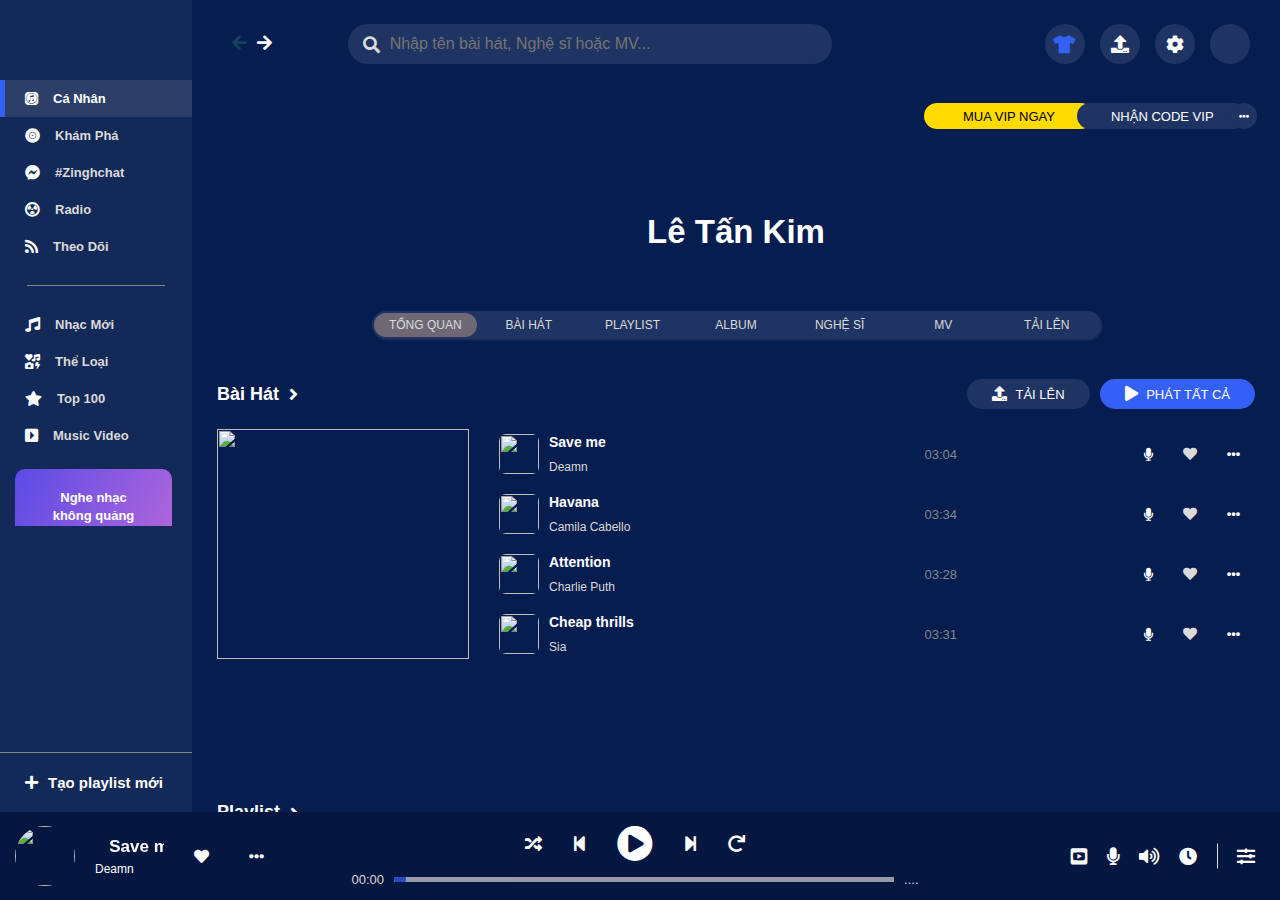
==== commit 2fc88bab: "second commit" ====
--- a/main-html/index.html
+++ b/main-html/index.html
@@ -155,27 +155,10 @@
                                     <!-- history search -->
                                     <div class="history-search">
                                         <ul class="list-search">
-                                            <li class="item-search">
-                                                <i class="history-icon-search fas fa-search"></i>
-                                                <span class="search-conttent">Havana</span>
-                                            </li>
-                                            <li class="item-search">
-                                                <i class="history-icon-search fas fa-search"></i>
-                                                <span class="search-conttent">We don't talk anymore</span>
-                                            </li>
-                                            <li class="item-search">
-                                                <i class="history-icon-search fas fa-search"></i>
-                                                <span class="search-conttent">Attention</span>
-                                            </li>
-                                            <li class="item-search">
-                                                <i class="history-icon-search fas fa-search"></i>
-                                                <span class="search-conttent">Shape of you</span>
-                                            </li>
-                                            <li class="item-search">
-                                                <i class="history-icon-search fas fa-search"></i>
-                                                <span class="search-conttent">Ok</span>
-                                            </li>
                                         </ul>
+                                        <div class="empty-history">
+                                            
+                                        </div>
                                     </div>
                                 </div>
                             </div>
--- a/css/style-main.css
+++ b/css/style-main.css
@@ -268,6 +268,7 @@
     background-color: var(--history-active);
     border-bottom-left-radius: 25px;
     border-bottom-right-radius: 25px;
+    box-shadow: 1px 1px 1px rgba(0, 0, 0,5);
     display: none;
     z-index: 99999;
 }
@@ -284,12 +285,37 @@
     flex-direction: column;
     padding: 10px 0px;
 }
+
 .item-search {
     padding: 10px 15px;
     padding-left: 30px;
-    display: flex;
+    display: none;
     align-items: center;
     cursor: pointer;
+}
+.item-search.show-search {
+    display: flex;
+}
+.empty-search {
+    width: 100%;
+    padding: 10px;
+    display: flex;
+    flex-direction: column;
+    align-items: center;
+    justify-content: center;
+}
+.empty-history.empty {
+    display: none;
+}
+.empty-search img {
+    width: 200px;
+    height: 200px;
+    border-radius: 50%;
+}
+.empty-conttent {
+    font-size: 1.6rem;
+    color: var(--text-color);
+    margin-top: 10px;
 }
 .item-search:hover {
     background-color: var(--foot-hover-color);
